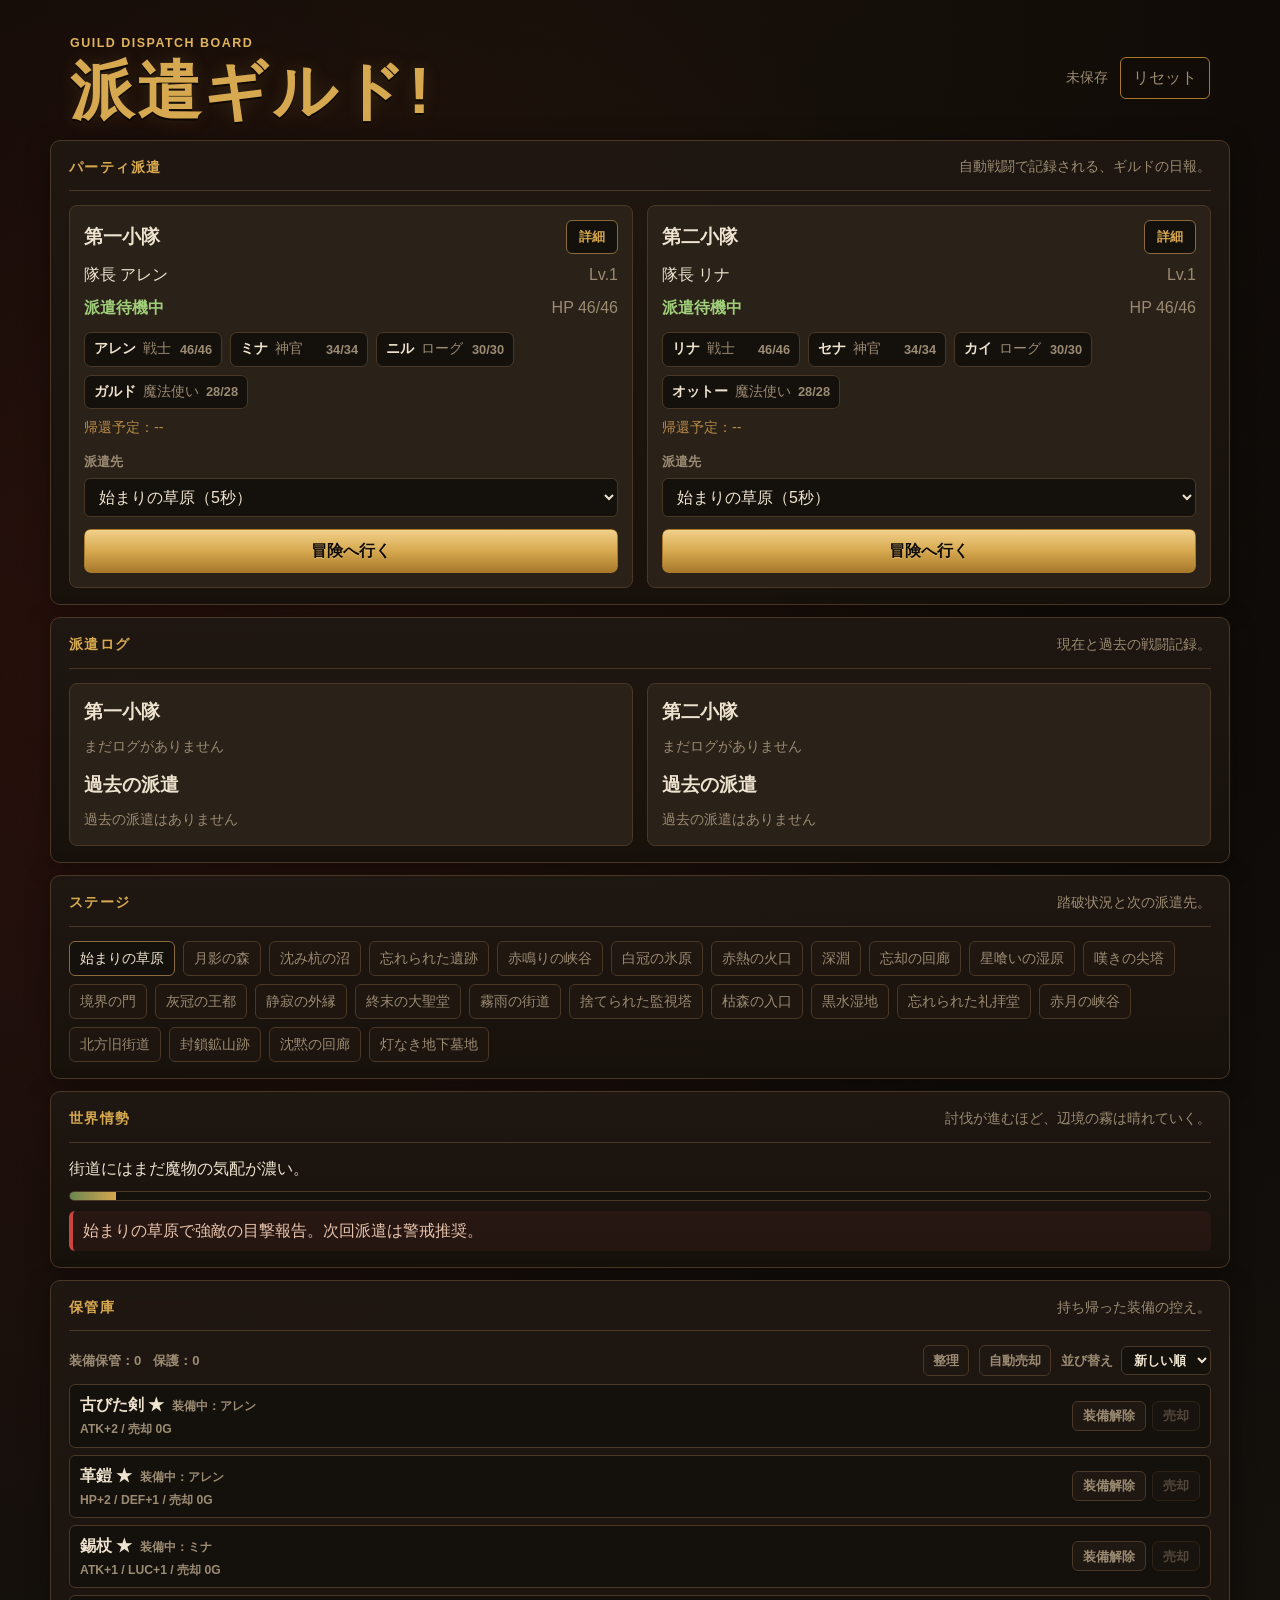
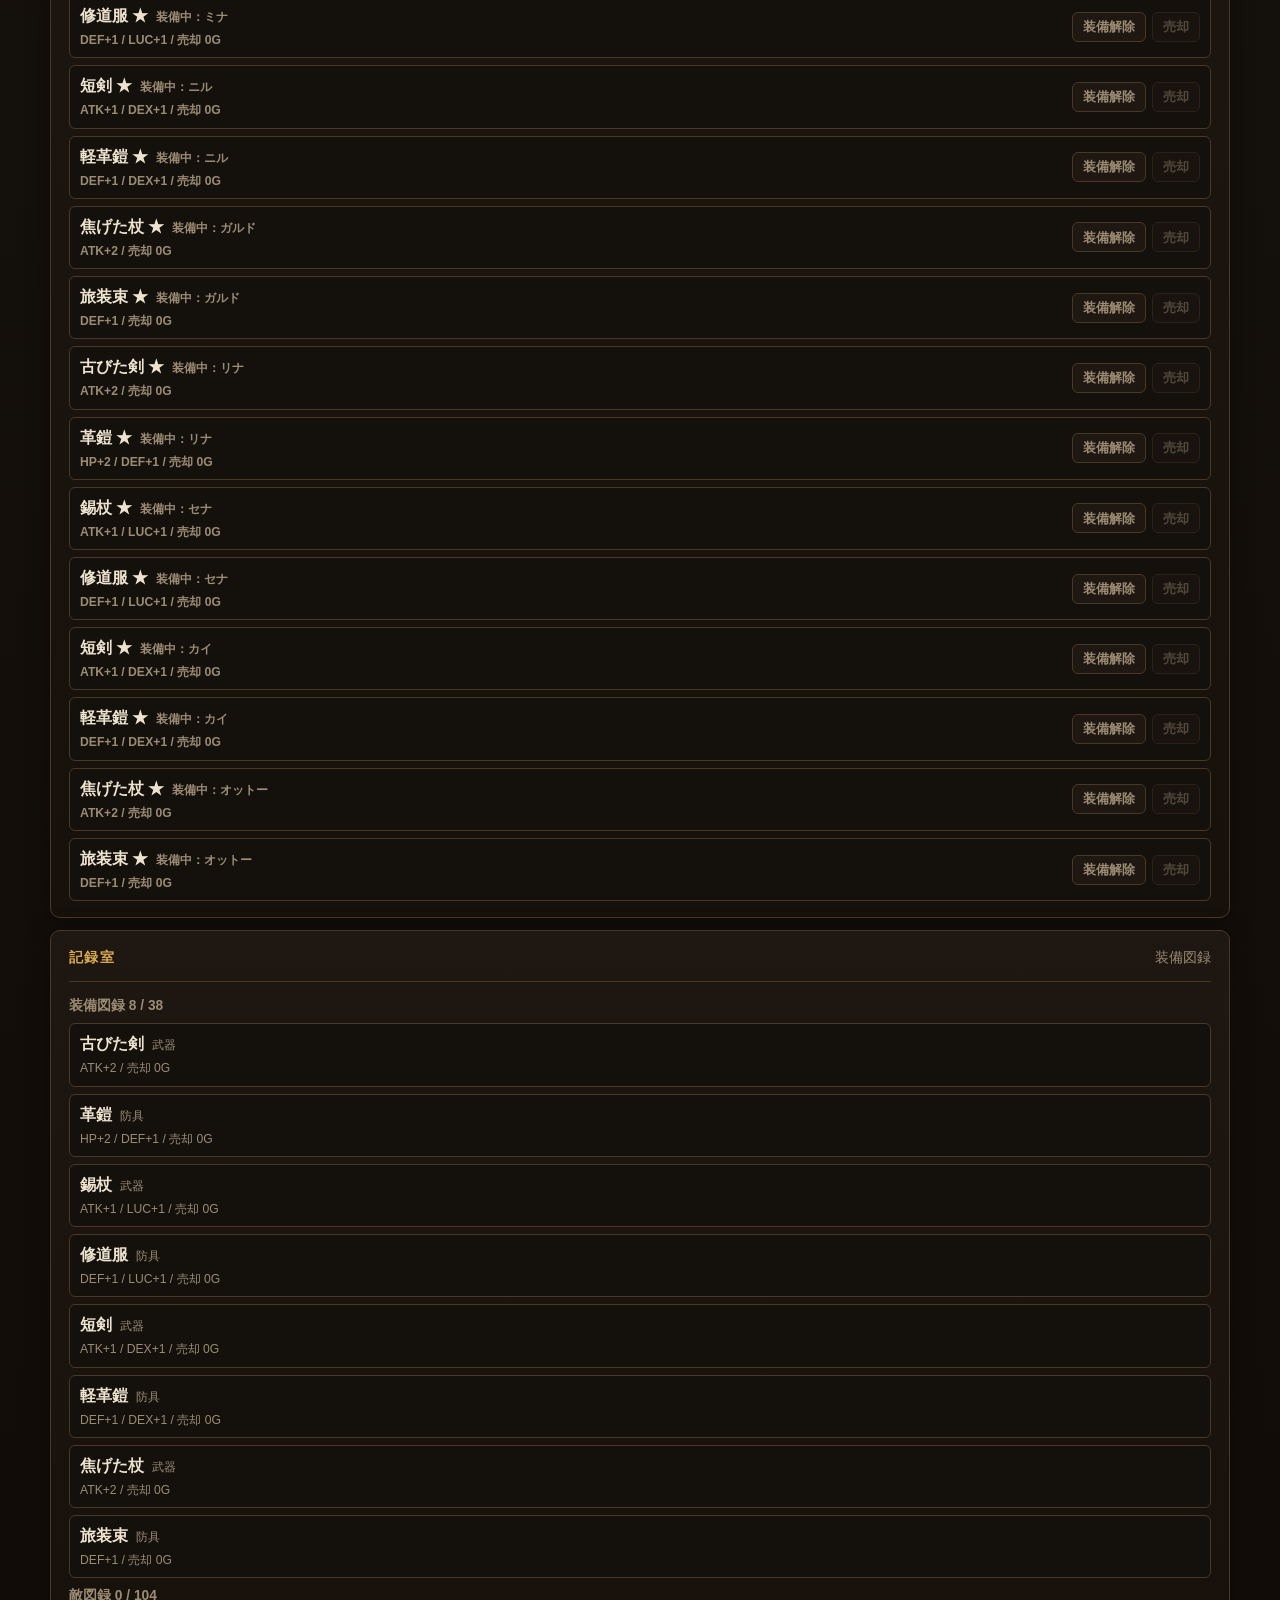
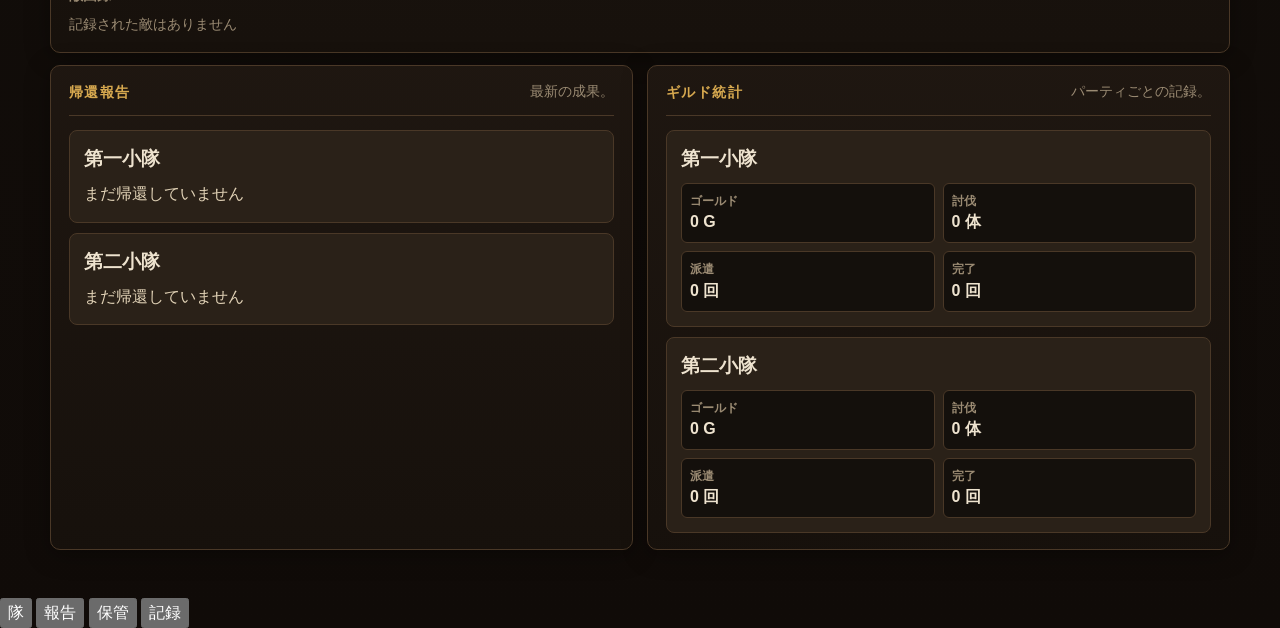
==== index.html @ 070e1aad "Update index.html" ====
<!doctype html>
<html lang="ja">
<head>
  <meta charset="utf-8">
  <meta name="viewport" content="width=device-width, initial-scale=1">
  <title>Dispatch Hero Guild</title>
  <link rel="stylesheet" href="style.css">
</head>
<body>
  <header class="site-header">
    <div>
      <p class="eyebrow">Guild Dispatch Board</p>
      <h1>派遣ギルド!</h1>
    </div>
    <div class="header-actions">
      <span id="save-hint" class="save-hint">未保存</span>
      <button id="reset-btn" type="button" class="ghost">リセット</button>
    </div>
  </header>

  <main class="layout">
    <section id="party-section" class="panel">
      <div class="section-title">
        <h2>パーティ派遣</h2>
        <p>自動戦闘で記録される、ギルドの日報。</p>
      </div>
      <div id="parties-root" class="party-grid"></div>
    </section>

    <section class="panel">
      <div class="section-title">
        <h2>派遣ログ</h2>
        <p>現在と過去の戦闘記録。</p>
      </div>
      <div id="logs-root" class="logs-grid"></div>
    </section>

    <section class="panel">
      <div class="section-title">
        <h2>ステージ</h2>
        <p>踏破状況と次の派遣先。</p>
      </div>
      <div id="stages-root" class="stage-list"></div>
    </section>

    <section class="panel world-panel">
      <div class="section-title">
        <h2>世界情勢</h2>
        <p>討伐が進むほど、辺境の霧は晴れていく。</p>
      </div>
      <div id="world-root" class="world-root"></div>
    </section>

    <section id="storage-section" class="panel">
      <div class="section-title">
        <h2>保管庫</h2>
        <p>持ち帰った装備の控え。</p>
      </div>
      <div id="storage-root" class="storage-root"></div>
    </section>

    <section id="records-section" class="panel">
      <div class="section-title">
        <h2>記録室</h2>
        <p>装備図録</p>
      </div>
      <div id="records-root" class="records-root"></div>
    </section>

    <section class="split">
      <div id="reports-section" class="panel">
        <div class="section-title">
          <h2>帰還報告</h2>
          <p>最新の成果。</p>
        </div>
        <div id="reports-root" class="stack"></div>
      </div>

      <div class="panel">
        <div class="section-title">
          <h2>ギルド統計</h2>
          <p>パーティごとの記録。</p>
        </div>
        <div id="stats-root" class="stack"></div>
      </div>
    </section>

  </main>

  <nav class="quick-nav" aria-label="quick navigation">
    <button type="button" data-scroll-target="party-section">&#38538;</button>
    <button type="button" data-scroll-target="reports-section">&#22577;&#21578;</button>
    <button type="button" data-scroll-target="storage-section">&#20445;&#31649;</button>
    <button type="button" data-scroll-target="records-section">&#35352;&#37682;</button>
  </nav>

  <script src="data.js"></script>
  <script src="equip.js"></script>
  <script src="battle.js"></script>
  <script src="game.js"></script>
</body>
</html>
---- style.css ----
﻿:root {
  color-scheme: dark;
  --bg-deep: #0b0705;
  --bg: #14100c;
  --surface: #1f1711;
  --surface-2: #2a2118;
  --surface-3: #35281c;
  --paper: #d9c49b;
  --paper-light: #ead7ad;
  --paper-dark: #a58352;
  --ink: #26190f;
  --ink-on-dark: #eee3cf;
  --muted: #9b8b73;
  --muted-on-dark: #9b8b73;
  --line: #4a3827;
  --line-bright: #8a6a3d;
  --line-soft: rgba(116, 78, 43, 0.48);
  --accent: #d6a84f;
  --accent-dark: #a9792b;
  --accent-glow: rgba(214, 168, 79, 0.16);
  --gold: #e0b45c;
  --green: #9fce7a;
  --red: #c9463e;
  --blue: #b58a4a;
  --wax: #7d2018;
  --shadow: 0 4px 24px rgba(0, 0, 0, 0.35);
}

* {
  box-sizing: border-box;
}

body {
  margin: 0;
  min-height: 100vh;
  color: var(--ink-on-dark);
  background:
    radial-gradient(ellipse 80% 50% at 50% -20%, rgba(214, 168, 79, 0.09), transparent),
    radial-gradient(circle at 8% 18%, rgba(125, 32, 24, 0.22), transparent 28%),
    linear-gradient(180deg, var(--bg-deep) 0%, var(--bg) 42%, #100b08 100%),
    repeating-linear-gradient(90deg, rgba(236, 211, 165, 0.026) 0 1px, transparent 1px 46px);
  font-family: "Segoe UI", "Hiragino Sans", "Yu Gothic UI", sans-serif;
  line-height: 1.5;
}

button,
select {
  font: inherit;
}

.site-header {
  display: flex;
  align-items: center;
  justify-content: space-between;
  gap: 20px;
  max-width: 1180px;
  margin: 0 auto;
  padding: 34px 20px 18px;
}

h1,
h2,
h3,
p {
  margin: 0;
}

h1 {
  font-size: clamp(2rem, 5vw, 4.2rem);
  line-height: 0.95;
  letter-spacing: 0.04em;
  color: var(--accent);
  text-shadow: 0 2px 0 rgba(0, 0, 0, 0.62), 0 0 18px var(--accent-glow);
}

.eyebrow {
  margin-bottom: 8px;
  color: var(--gold);
  font-size: 0.78rem;
  font-weight: 700;
  letter-spacing: 0.12em;
  text-transform: uppercase;
}

.header-actions {
  display: flex;
  align-items: center;
  gap: 12px;
  flex-wrap: wrap;
  justify-content: flex-end;
}

.save-hint {
  color: var(--muted-on-dark);
  font-size: 0.9rem;
}

.layout {
  width: min(1180px, calc(100% - 32px));
  margin: 0 auto 48px;
  display: grid;
  gap: 12px;
}

.panel {
  background: linear-gradient(180deg, rgba(31, 23, 17, 0.98), rgba(23, 17, 12, 0.98));
  border: 1px solid var(--line);
  border-radius: 10px;
  box-shadow: var(--shadow);
  padding: 16px 18px;
  color: var(--ink-on-dark);
}

.section-title {
  display: flex;
  align-items: end;
  justify-content: space-between;
  gap: 16px;
  margin-bottom: 14px;
  border-bottom: 1px solid var(--line);
  padding-bottom: 12px;
}

.section-title h2 {
  font-size: 0.9rem;
  letter-spacing: 0.1em;
  text-transform: uppercase;
  color: var(--accent);
}

.section-title p {
  color: var(--muted-on-dark);
  font-size: 0.86rem;
  text-align: right;
}

.party-grid,
.logs-grid,
.split {
  display: grid;
  grid-template-columns: repeat(2, minmax(0, 1fr));
  gap: 14px;
}

.party-card,
.sub-panel,
.log-panel {
  border: 1px solid var(--line);
  border-radius: 8px;
  background: var(--surface-2);
  padding: 14px;
}

.party-card.on-mission-card {
  border-color: rgba(214, 168, 79, 0.62);
  background:
    linear-gradient(180deg, rgba(214, 168, 79, 0.08), rgba(42, 33, 24, 0.96)),
    var(--surface-2);
  animation: dispatchPulse 2.4s ease-in-out infinite;
}

.party-card-head {
  display: flex;
  align-items: center;
  justify-content: space-between;
  gap: 10px;
}

.detail-toggle {
  flex: 0 0 auto;
  border: 1px solid var(--line-bright);
  border-radius: 6px;
  background: var(--bg);
  color: var(--accent);
  cursor: pointer;
  font-size: 0.84rem;
  font-weight: 700;
  min-height: 34px;
  padding: 5px 12px;
}

.detail-toggle:hover {
  background: rgba(214, 168, 79, 0.08);
}

@keyframes dispatchPulse {
  0%, 100% {
    box-shadow:
      0 0 0 rgba(214, 168, 79, 0),
      inset 0 0 0 rgba(214, 168, 79, 0);
  }

  50% {
    box-shadow:
      0 0 20px rgba(214, 168, 79, 0.2),
      inset 0 0 16px rgba(214, 168, 79, 0.08);
  }
}

.row {
  display: flex;
  align-items: center;
  justify-content: space-between;
  gap: 12px;
  margin-top: 9px;
}

.muted,
.member-job {
  color: var(--muted-on-dark);
}

.status-mission {
  color: var(--accent);
  font-weight: 600;
}

.status-idle {
  color: var(--green);
  font-weight: 600;
}

.eta {
  color: var(--blue);
  font-size: 0.9rem;
  margin-top: 8px;
  min-height: 22px;
}

.member-list {
  display: flex;
  flex-wrap: wrap;
  gap: 8px;
  margin-top: 12px;
}

.member-chip {
  display: inline-flex;
  align-items: center;
  gap: 7px;
  justify-content: space-between;
  min-width: 138px;
  border: 1px solid var(--line);
  border-radius: 7px;
  padding: 6px 9px;
  background: var(--bg);
  font-size: 0.85rem;
}

.member-name {
  color: var(--ink-on-dark);
  font-weight: 700;
}

.member-hp {
  margin-left: auto;
  color: var(--muted-on-dark);
  font-size: 0.8rem;
  font-weight: 700;
  white-space: nowrap;
}

.member-chip.hp-warn {
  border-color: rgba(210, 154, 62, 0.58);
}

.member-chip.hp-warn .member-hp,
.member-chip.hp-warn .member-name {
  color: #d9b766;
}

.member-chip.hp-caution {
  border-color: rgba(188, 105, 46, 0.62);
}

.member-chip.hp-caution .member-hp,
.member-chip.hp-caution .member-name {
  color: #d6904a;
}

.member-chip.hp-danger {
  border-color: rgba(201, 70, 62, 0.68);
}

.member-chip.hp-danger .member-hp,
.member-chip.hp-danger .member-name {
  color: var(--red);
}

.member-chip.hp-down {
  border-color: rgba(94, 31, 28, 0.72);
  background: rgba(69, 28, 24, 0.46);
}

.member-chip.hp-down .member-hp,
.member-chip.hp-down .member-name {
  color: #9f5a52;
}

.member-details {
  display: grid;
  gap: 8px;
  margin-top: 10px;
}

.member-details[hidden] {
  display: none;
}

.member-detail-card {
  border: 1px solid var(--line);
  border-radius: 7px;
  background: rgba(20, 16, 12, 0.72);
  padding: 10px;
}

.member-detail-card.down {
  border-color: rgba(201, 70, 62, 0.45);
}

.member-detail-head {
  display: flex;
  flex-direction: column;
  align-items: flex-start;
  gap: 2px;
  margin-bottom: 8px;
}

.member-detail-head span {
  color: var(--muted-on-dark);
  font-size: 0.84rem;
}

.member-detail-head .member-formation {
  color: var(--accent);
  font-weight: 700;
}

.member-stat-grid {
  display: flex;
  flex-direction: column;
  gap: 6px;
}

.member-stat-row {
  display: flex;
  align-items: baseline;
  justify-content: space-between;
  gap: 12px;
  min-height: 22px;
}

.member-stat-row span {
  flex: 0 0 44px;
  color: var(--muted-on-dark);
  font-size: 0.78rem;
  font-weight: 700;
}

.member-stat-row span::after {
  content: " :";
}

.member-stat-row strong {
  min-width: 0;
  color: var(--ink-on-dark);
  font-size: 0.88rem;
  text-align: right;
}

.member-skills {
  display: grid;
  gap: 5px;
  margin-top: 10px;
  color: var(--muted-on-dark);
  font-size: 0.8rem;
}

.member-skills-title {
  color: var(--ink-on-dark);
  font-weight: 700;
}

.member-skills ul {
  display: grid;
  gap: 3px;
  margin: 0;
  padding: 0;
  list-style: none;
}

.member-skills strong {
  color: var(--ink-on-dark);
}

.skill-toggle {
  appearance: none;
  width: 0.95rem;
  height: 0.95rem;
  margin: 0 6px 0 0;
  border: 1px solid var(--line-bright);
  border-radius: 3px;
  background: var(--bg);
  vertical-align: -2px;
  cursor: pointer;
}

.skill-toggle:hover {
  border-color: var(--accent-dark);
  background: var(--surface);
}

.skill-toggle:checked {
  border-color: var(--accent);
  background: linear-gradient(180deg, var(--gold), var(--accent-dark));
  box-shadow: inset 0 0 0 2px var(--bg);
}

.skill-toggle:focus-visible {
  outline: 2px solid var(--accent);
  outline-offset: 2px;
}

.member-equipment {
  display: grid;
  gap: 6px;
  margin-top: 10px;
}

.member-equipment-slot {
  display: grid;
  gap: 5px;
}

.equip-slot-btn {
  display: flex;
  align-items: center;
  justify-content: space-between;
  gap: 10px;
  width: 100%;
  min-height: 34px;
  border: 1px solid var(--line);
  border-radius: 6px;
  background: var(--bg);
  color: var(--ink-on-dark);
  cursor: pointer;
  padding: 6px 8px;
  text-align: left;
}

.equip-slot-btn:hover {
  border-color: var(--line-bright);
  background: rgba(214, 168, 79, 0.06);
}

.equip-slot-btn span {
  flex: 0 0 44px;
  color: var(--muted-on-dark);
  font-size: 0.78rem;
  font-weight: 700;
}

.equip-slot-btn strong {
  min-width: 0;
  font-size: 0.84rem;
  text-align: right;
}

.equipment-candidates {
  display: flex;
  flex-wrap: wrap;
  gap: 6px;
  padding: 6px;
  border: 1px solid var(--line);
  border-radius: 6px;
  background: rgba(11, 7, 5, 0.48);
}

.equipment-candidates[hidden] {
  display: none;
}

.equip-choice-btn {
  display: grid;
  gap: 3px;
  min-height: 30px;
  border: 1px solid var(--line);
  border-radius: 6px;
  background: var(--surface);
  cursor: pointer;
  padding: 4px 9px;
  font-size: 0.82rem;
  font-weight: 700;
  text-align: left;
}

.equip-choice-btn:hover {
  border-color: var(--line-bright);
  background: rgba(214, 168, 79, 0.08);
}

.equip-choice-head {
  display: flex;
  align-items: baseline;
  gap: 8px;
  justify-content: space-between;
}

.equip-choice-head span {
  color: var(--muted-on-dark);
  font-size: 0.72rem;
  font-weight: 700;
}

.equip-choice-meta,
.storage-effect {
  color: var(--muted-on-dark);
  font-size: 0.76rem;
  font-weight: 600;
}

.equipment-empty {
  color: var(--muted-on-dark);
  font-size: 0.8rem;
}

.field-label {
  display: block;
  margin: 13px 0 6px;
  color: var(--muted-on-dark);
  font-size: 0.84rem;
  font-weight: 700;
}

.area-select {
  width: 100%;
  border: 1px solid var(--line);
  border-radius: 6px;
  background: var(--bg);
  color: var(--ink-on-dark);
  padding: 9px 10px;
}

.dispatch-wrap {
  margin-top: 12px;
  overflow: hidden;
  border-radius: 7px;
}

.primary,
.ghost {
  border: 1px solid var(--accent-dark);
  border-radius: 6px;
  cursor: pointer;
}

.primary {
  position: relative;
  width: 100%;
  min-height: 44px;
  overflow: hidden;
  background: linear-gradient(180deg, #f1d18a 0%, var(--accent) 50%, var(--accent-dark) 100%);
  color: #120c07;
  font-weight: 700;
  box-shadow: 0 2px 12px var(--accent-glow);
}

.primary:disabled {
  cursor: default;
}

.ghost {
  background: transparent;
  color: var(--muted-on-dark);
  padding: 8px 12px;
}

.ghost:hover {
  border-color: var(--red);
  color: var(--red);
  background: rgba(201, 70, 62, 0.08);
}

.btn-progress {
  position: absolute;
  inset: 0 auto 0 0;
  width: 0;
  background: linear-gradient(90deg, rgba(214, 168, 79, 0.24), rgba(214, 168, 79, 0.5));
  transition: width 0.15s linear;
}

.btn-progress.progress-explore {
  background: linear-gradient(90deg, rgba(91, 122, 72, 0.38), rgba(139, 162, 93, 0.7));
}

.btn-progress.progress-danger {
  background: linear-gradient(90deg, rgba(166, 119, 44, 0.42), rgba(210, 154, 62, 0.74));
}

.btn-progress.progress-boss {
  background: linear-gradient(90deg, rgba(118, 35, 31, 0.5), rgba(183, 64, 48, 0.76));
}

.btn-progress.progress-return {
  background: linear-gradient(90deg, rgba(102, 81, 112, 0.48), rgba(191, 154, 82, 0.72));
}

.btn-label {
  position: relative;
  z-index: 1;
  text-shadow: 0 1px 0 rgba(255, 239, 198, 0.32);
}

.stage-list {
  display: flex;
  gap: 8px;
  flex-wrap: wrap;
}

.stage-chip {
  border: 1px solid var(--line);
  border-radius: 6px;
  padding: 6px 10px;
  background: var(--bg);
  font-size: 0.88rem;
  color: var(--muted-on-dark);
}

.stage-chip.cleared {
  border-color: rgba(159, 206, 122, 0.4);
  color: var(--green);
}

.stage-chip.unlocked {
  border-color: var(--line-bright);
  color: var(--ink-on-dark);
}

.stage-chip.locked {
  color: var(--muted);
  background: rgba(54, 37, 23, 0.18);
}

.world-root {
  display: grid;
  gap: 10px;
}

.storage-root {
  display: grid;
  gap: 8px;
}

.records-root {
  display: grid;
  gap: 8px;
}

.records-section {
  display: grid;
  gap: 7px;
}

.records-count {
  color: var(--muted-on-dark);
  font-size: 0.86rem;
  font-weight: 700;
  margin: 0;
}

.records-list {
  list-style: none;
  margin: 0;
  padding: 0;
  display: grid;
  gap: 7px;
}

.records-list li {
  border: 1px solid var(--line);
  border-radius: 6px;
  background: var(--bg);
  padding: 8px 10px;
}

.records-info {
  display: grid;
  gap: 3px;
}

.records-head {
  display: flex;
  align-items: baseline;
  gap: 8px;
  flex-wrap: wrap;
}

.records-item {
  font-weight: 700;
}

.records-meta,
.records-effect,
.records-flavor {
  color: var(--muted-on-dark);
  font-size: 0.76rem;
}

.records-flavor {
  margin: 0;
}

.storage-list {
  list-style: none;
  margin: 0;
  padding: 0;
  display: grid;
  gap: 7px;
}

.storage-list li {
  border: 1px solid var(--line);
  border-radius: 6px;
  background: var(--bg);
  overflow: hidden;
}

.storage-toolbar {
  display: flex;
  align-items: center;
  gap: 10px;
  justify-content: space-between;
  flex-wrap: wrap;
}

.storage-controls {
  display: flex;
  align-items: center;
  gap: 10px;
  justify-content: flex-end;
  flex: 1 1 220px;
  flex-wrap: wrap;
}

.storage-popover {
  display: flex;
  align-items: center;
  gap: 10px;
  justify-content: flex-end;
  flex-wrap: wrap;
  width: 100%;
}

.storage-popover[hidden] {
  display: none;
}

.storage-counts {
  display: flex;
  gap: 12px;
  justify-content: flex-start;
  color: var(--muted-on-dark);
  font-size: 0.82rem;
  font-weight: 700;
}

.storage-filters {
  display: flex;
  align-items: center;
  gap: 6px;
  flex-wrap: wrap;
}

.storage-auto-sell {
  display: flex;
  align-items: center;
  gap: 8px;
  flex-wrap: wrap;
}

.storage-organize-btn,
.storage-filter-btn {
  border: 1px solid var(--line);
  border-radius: 6px;
  background: var(--surface);
  color: var(--muted-on-dark);
  cursor: pointer;
  padding: 5px 9px;
  font-size: 0.8rem;
  font-weight: 700;
}

.storage-organize-btn:hover,
.storage-filter-btn.active,
.storage-filter-btn:hover {
  border-color: var(--line-bright);
  color: var(--accent);
  background: rgba(214, 168, 79, 0.06);
}

.storage-controls label {
  display: inline-flex;
  align-items: center;
  gap: 8px;
  color: var(--muted-on-dark);
  font-size: 0.82rem;
  font-weight: 700;
}

.storage-auto-sell input {
  accent-color: var(--accent);
}

.storage-sort-select {
  border: 1px solid var(--line);
  border-radius: 6px;
  background: var(--bg);
  color: var(--ink-on-dark);
  padding: 5px 8px;
}

.storage-list li {
  display: flex;
  align-items: center;
  justify-content: space-between;
  gap: 12px;
  padding: 8px 10px;
}

.storage-info {
  display: grid;
  gap: 3px;
}

.storage-head {
  display: flex;
  align-items: baseline;
  gap: 8px;
  flex-wrap: wrap;
}

.storage-item {
  font-weight: 700;
}

.storage-meta {
  color: var(--muted-on-dark);
  font-size: 0.76rem;
}

.storage-lock-label {
  color: var(--accent);
  font-size: 0.76rem;
  font-weight: 700;
}

.storage-equipped-label {
  color: var(--muted-on-dark);
  font-size: 0.76rem;
  font-weight: 700;
}

.storage-actions {
  display: flex;
  align-items: center;
  gap: 6px;
  flex: 0 0 auto;
  flex-wrap: wrap;
  justify-content: flex-end;
}

.storage-sell-btn,
.storage-lock-btn,
.storage-unequip-btn {
  flex: 0 0 auto;
  min-height: 30px;
  border: 1px solid var(--line);
  border-radius: 6px;
  background: var(--surface);
  color: var(--muted-on-dark);
  cursor: pointer;
  padding: 4px 10px;
  font-size: 0.82rem;
  font-weight: 700;
}

.storage-sell-btn:hover,
.storage-lock-btn:hover,
.storage-unequip-btn:hover {
  border-color: var(--line-bright);
  color: var(--accent);
  background: rgba(214, 168, 79, 0.06);
}

.storage-sell-btn:disabled {
  cursor: default;
  opacity: 0.45;
}

.rarity-common {
  color: var(--ink-on-dark);
}

.rarity-uncommon {
  color: var(--green);
}

.rarity-rare {
  color: #6ec8e5;
}

.rarity-epic {
  color: #b88ce8;
}

.rarity-legendary {
  color: #e7a64c;
}

.rarity-artifact {
  color: var(--red);
}

.world-meter {
  height: 10px;
  overflow: hidden;
  border: 1px solid var(--line);
  border-radius: 999px;
  background: var(--bg);
}

.world-meter span {
  display: block;
  height: 100%;
  background: linear-gradient(90deg, rgba(159, 206, 122, 0.62), var(--accent));
}

.boss-alert {
  border-left: 4px solid var(--red);
  padding: 8px 10px;
  background: rgba(201, 70, 62, 0.08);
  border-radius: 6px;
  color: #e7c4ad;
}

.stack {
  display: grid;
  gap: 10px;
}

.report {
  margin-top: 8px;
  line-height: 1.65;
  color: #e1d2b6;
}

.report strong {
  color: var(--accent);
}

.stats {
  display: grid;
  grid-template-columns: repeat(2, minmax(0, 1fr));
  gap: 8px;
  margin-top: 10px;
}

.stat-cell {
  border: 1px solid var(--line);
  border-radius: 6px;
  background: var(--bg);
  padding: 8px;
  font-weight: 700;
}

.stat-cell .label {
  color: var(--muted-on-dark);
  font-size: 0.76rem;
  font-weight: 600;
}

.log-panel h3 {
  margin-bottom: 10px;
  color: var(--ink-on-dark);
}

.current-dispatch-label {
  color: var(--accent);
  font-size: 0.88rem;
  margin-bottom: 8px;
  font-weight: 600;
}

.adventure-log {
  list-style: none;
  padding: 0.15rem 0.25rem;
  margin: 0;
  display: grid;
  gap: 0;
  border: 1px solid rgba(116, 78, 43, 0.58);
  border-radius: 6px;
  background:
    linear-gradient(rgba(214, 168, 79, 0.025) 50%, transparent 50%),
    rgba(25, 16, 10, 0.42);
  background-size: 100% 2.2rem;
  font-family: "Yu Mincho", "Hiragino Mincho ProN", "Times New Roman", serif;
  letter-spacing: 0.055em;
  line-height: 1.75;
}

.adventure-log li {
  border-bottom: 1px solid rgba(116, 78, 43, 0.38);
}

.adventure-log li:last-child {
  border-bottom: none;
}

.log-entry {
  width: 100%;
  text-align: left;
  border: 0;
  border-radius: 0;
  background: transparent;
  color: #e1d2b6;
  padding: 0.52rem 0.2rem;
  font-family: inherit;
  font-size: 0.78rem;
  letter-spacing: inherit;
  line-height: inherit;
}

.log-entry.battle {
  color: #ead7b5;
  font-weight: 500;
}

.log-entry.flavor {
  color: var(--muted);
  font-style: italic;
}

.log-entry.clickable {
  cursor: pointer;
}

.log-entry.clickable:hover {
  background: rgba(214, 168, 79, 0.08);
}

.time {
  display: block;
  min-width: 0;
  margin-bottom: 0.08rem;
  color: #7b684d;
  font-size: 0.64rem;
  font-variant-numeric: tabular-nums;
}

.enemy-tag {
  display: inline-block;
  margin-left: 6px;
  padding: 0.06rem 0.35rem;
  border-radius: 3px;
  font-weight: 700;
  font-size: 0.6rem;
}

.boss-tag {
  border: 1px solid rgba(97, 42, 83, 0.72);
  background: rgba(82, 26, 58, 0.28);
  color: #c98b9b;
}

.rare-tag {
  border: 1px solid rgba(166, 124, 38, 0.68);
  background: rgba(143, 104, 32, 0.22);
  color: #d3a94e;
}

.battle-detail {
  display: none;
  margin: 0 0 0.5rem 0.3rem;
  padding-left: 0.65rem;
  border-left: 2px solid rgba(116, 78, 43, 0.72);
  color: #b9a789;
  font-size: 0.74rem;
  letter-spacing: 0.045em;
  line-height: 1.75;
}

.battle-detail.open {
  display: block;
}

.delivery-box {
  margin: 0 0 0.5rem 0.3rem;
  color: #b9a789;
  font-size: 0.74rem;
  letter-spacing: 0.045em;
  line-height: 1.75;
}

.battle-detail p + p {
  margin-top: 3px;
}

.battle-detail .hp-text {
  display: inline-block;
  font-weight: 700;
  line-height: 1.45;
}

.battle-detail .hp-name,
.battle-detail .hp-value,
.battle-detail .status-tags {
  display: inline-block;
}

.battle-detail .status-tags {
  color: var(--accent);
  font-size: 0.72rem;
}

.battle-detail .temp-hp {
  color: #6ec8e5;
}

.battle-detail .hp-text.hp-safe {
  color: var(--ink-on-dark);
}

.battle-detail .hp-text.hp-warn {
  color: #d9b766;
}

.battle-detail .hp-text.hp-caution {
  color: #d6904a;
}

.battle-detail .hp-text.hp-danger {
  color: var(--red);
}

.battle-detail .hp-text.hp-down {
  color: #9f5a52;
}

.battle-detail .heal {
  color: var(--green);
}

.battle-detail .spell {
  color: var(--accent);
}

.battle-detail .ally-action {
  margin-left: 1.15rem;
  padding: 1px 6px;
  border-radius: 3px;
  background: rgba(69, 101, 130, 0.27);
}

.battle-detail .enemy-action {
  margin-left: 0;
  padding: 1px 6px;
  border-radius: 3px;
  background: rgba(130, 70, 60, 0.35);
}

.battle-detail .enemy-hp {
  margin-left: 0;
}

.battle-detail .ally-hp {
  margin-left: 1.15rem;
}

.battle-detail .down,
.battle-detail .boss {
  color: var(--red);
  font-weight: 700;
}

.battle-detail .turn-separator {
  margin: 8px 0 5px;
  color: var(--paper-light);
  font-weight: 700;
  text-align: center;
}

.battle-detail .action-break {
  min-height: 0.65rem;
}

.dispatch-group {
  border: 1px solid var(--line);
  border-radius: 8px;
  overflow: hidden;
  background: var(--bg);
}

.dispatch-head {
  width: 100%;
  border: 0;
  background: var(--surface-2);
  color: var(--ink-on-dark);
  text-align: left;
  padding: 9px 10px;
  cursor: pointer;
  font-weight: 700;
}

.dispatch-head .sub {
  color: var(--muted-on-dark);
  font-size: 0.82rem;
  font-weight: 500;
}

.dispatch-body {
  padding: 10px;
}

.dispatch-group.collapsed .dispatch-body {
  display: none;
}

.log-empty {
  color: var(--muted-on-dark);
  font-size: 0.9rem;
}

@media (max-width: 760px) {
  .site-header,
  .section-title {
    align-items: start;
    flex-direction: column;
  }

  .section-title p {
    text-align: left;
  }

  .party-grid,
  .logs-grid,
  .split {
    grid-template-columns: 1fr;
  }

  .member-list {
    gap: 8px;
  }

  .member-chip {
    min-width: min(100%, 156px);
  }

  .member-stat-row strong {
    font-size: 0.8rem;
  }
}
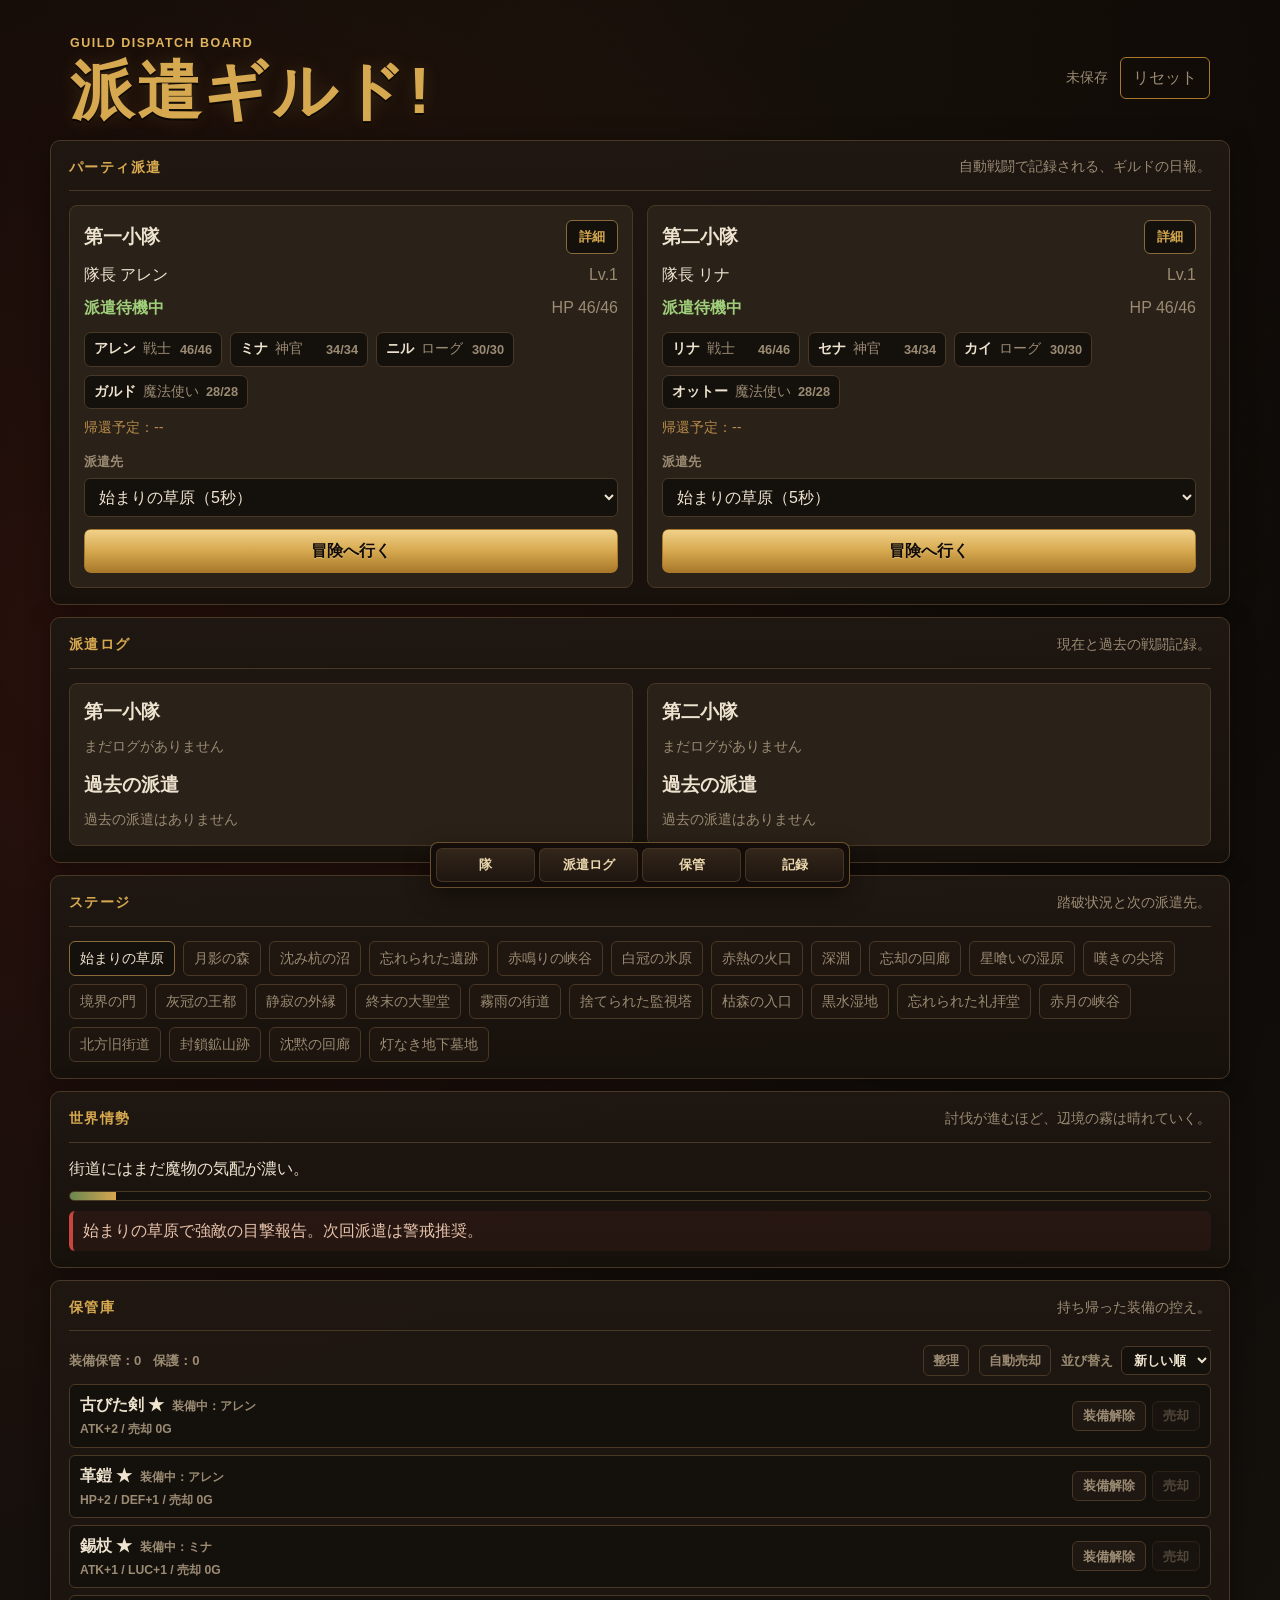
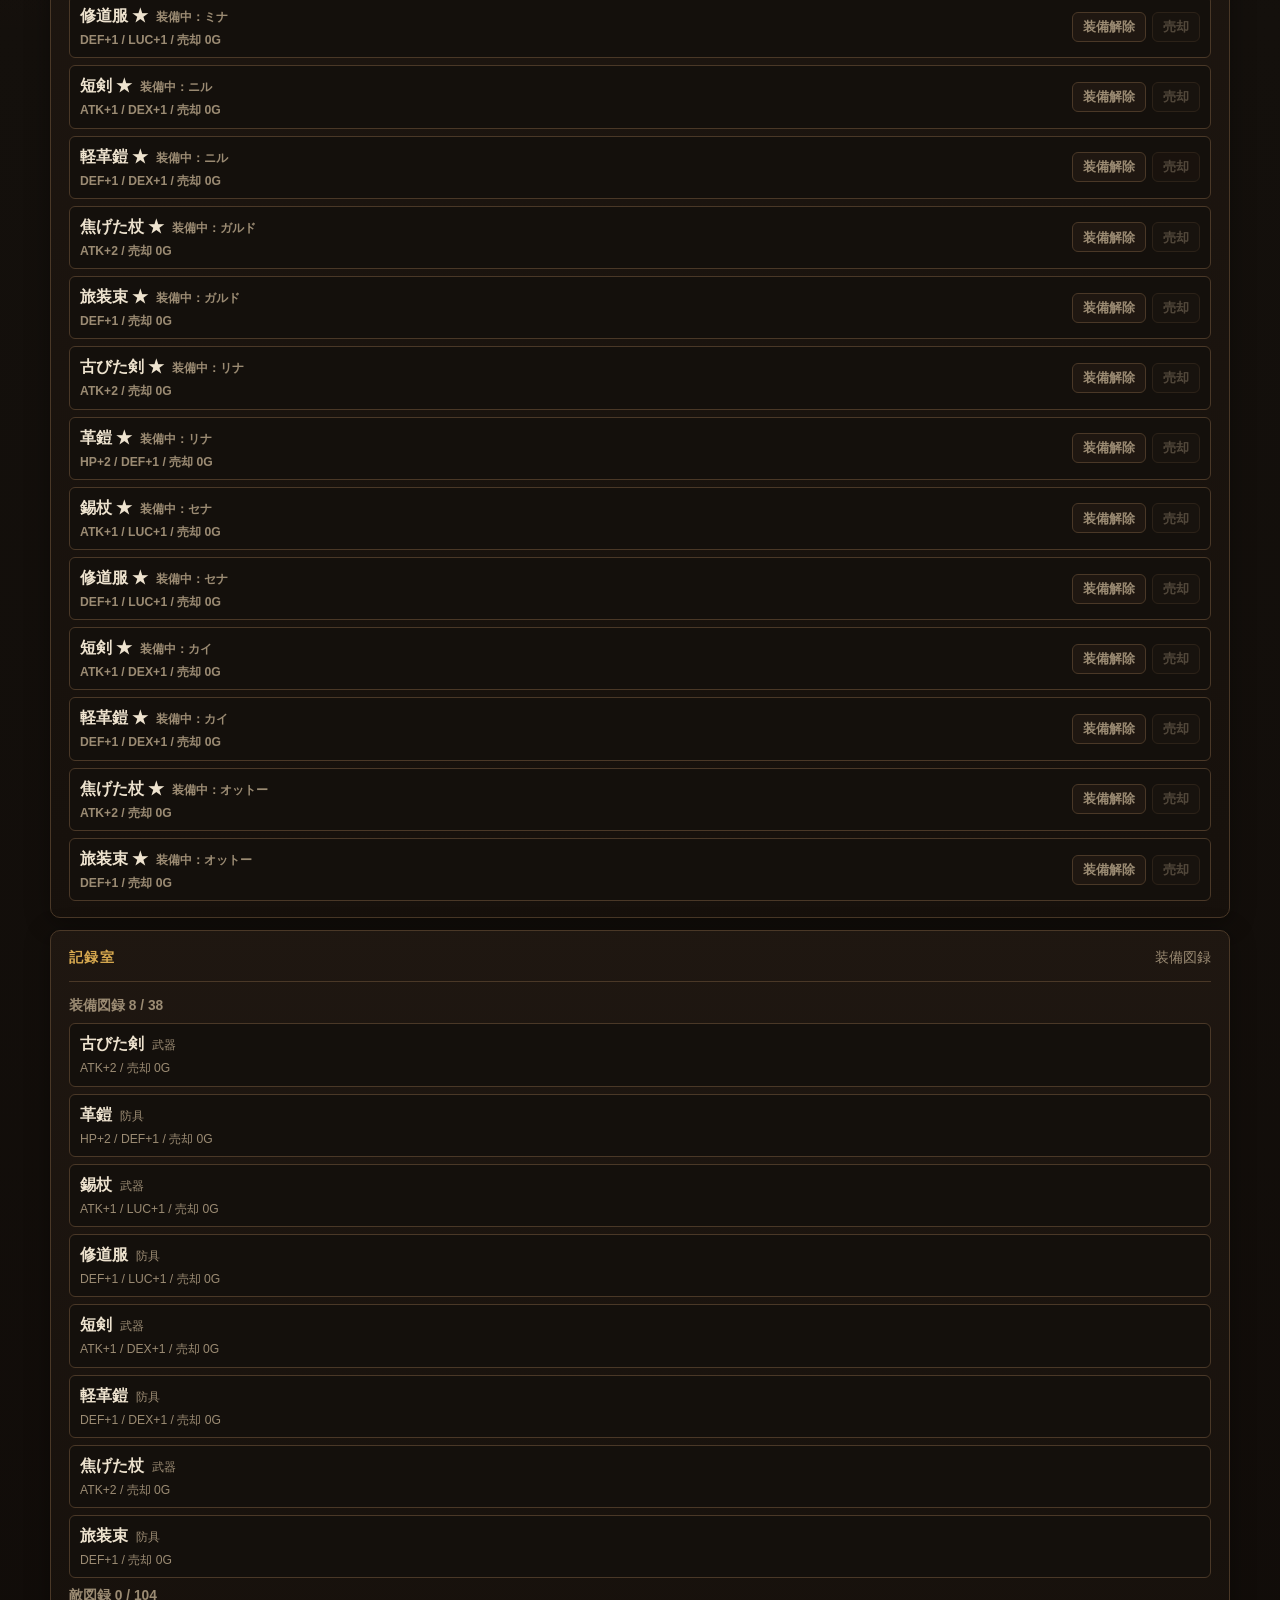
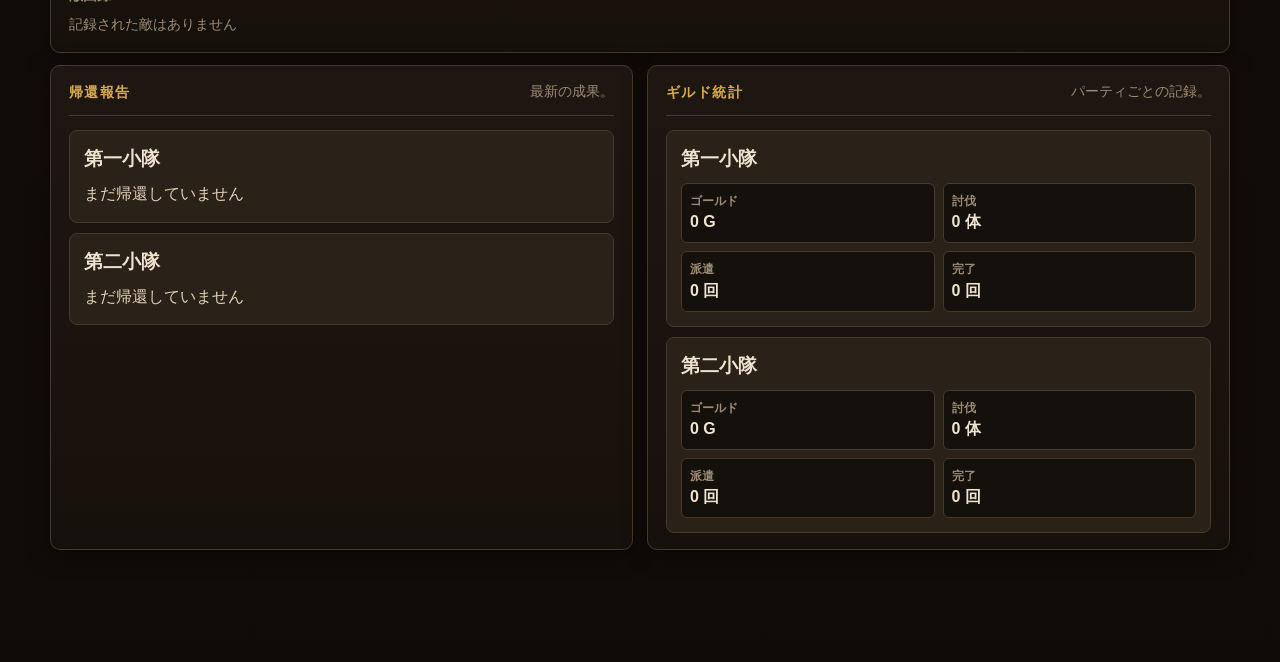
==== commit 838a168f: "Update index.html" ====
--- a/index.html
+++ b/index.html
@@ -27,7 +27,7 @@
       <div id="parties-root" class="party-grid"></div>
     </section>
 
-    <section class="panel">
+    <section id="logs-section" class="panel">
       <div class="section-title">
         <h2>派遣ログ</h2>
         <p>現在と過去の戦闘記録。</p>
@@ -89,7 +89,7 @@
 
   <nav class="quick-nav" aria-label="quick navigation">
     <button type="button" data-scroll-target="party-section">&#38538;</button>
-    <button type="button" data-scroll-target="reports-section">&#22577;&#21578;</button>
+    <button type="button" data-scroll-target="logs-section">&#27966;&#36963;&#12525;&#12464;</button>
     <button type="button" data-scroll-target="storage-section">&#20445;&#31649;</button>
     <button type="button" data-scroll-target="records-section">&#35352;&#37682;</button>
   </nav>
--- a/style.css
+++ b/style.css
@@ -33,6 +33,7 @@
 body {
   margin: 0;
   min-height: 100vh;
+  padding-bottom: 64px;
   color: var(--ink-on-dark);
   background:
     radial-gradient(ellipse 80% 50% at 50% -20%, rgba(214, 168, 79, 0.09), transparent),
@@ -100,6 +101,42 @@
   margin: 0 auto 48px;
   display: grid;
   gap: 12px;
+}
+
+.quick-nav {
+  position: fixed;
+  left: 50%;
+  bottom: 12px;
+  z-index: 20;
+  display: grid;
+  grid-template-columns: repeat(4, minmax(46px, 1fr));
+  gap: 4px;
+  width: min(420px, calc(100% - 24px));
+  padding: 5px;
+  border: 1px solid rgba(138, 106, 61, 0.72);
+  border-radius: 8px;
+  background: rgba(20, 13, 8, 0.92);
+  box-shadow: 0 8px 24px rgba(0, 0, 0, 0.38);
+  transform: translateX(-50%);
+  backdrop-filter: blur(8px);
+}
+
+.quick-nav button {
+  min-height: 34px;
+  border: 1px solid rgba(74, 56, 39, 0.9);
+  border-radius: 6px;
+  background: linear-gradient(180deg, rgba(53, 40, 28, 0.94), rgba(31, 23, 17, 0.94));
+  color: var(--paper-light);
+  cursor: pointer;
+  font-size: 0.84rem;
+  font-weight: 700;
+}
+
+.quick-nav button:hover,
+.quick-nav button:focus-visible {
+  border-color: var(--line-bright);
+  color: var(--accent);
+  outline: none;
 }
 
 .panel {
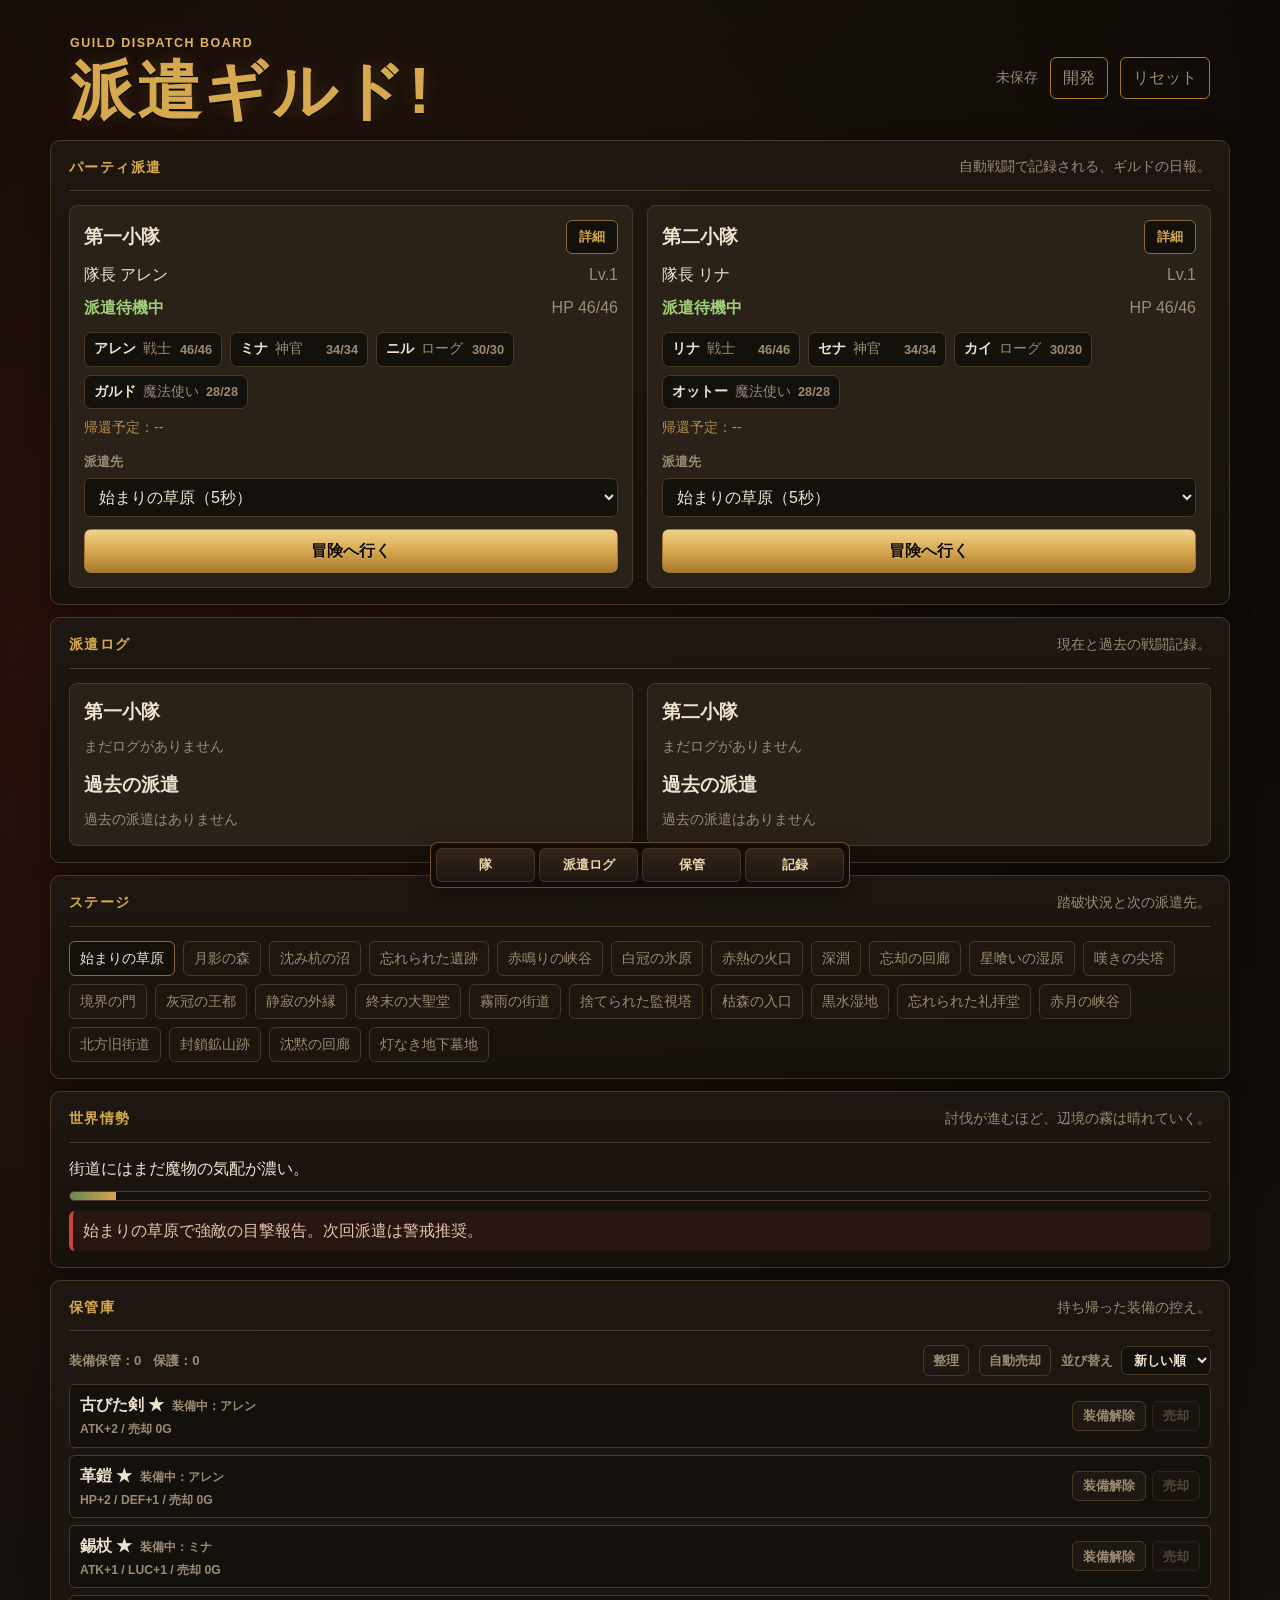
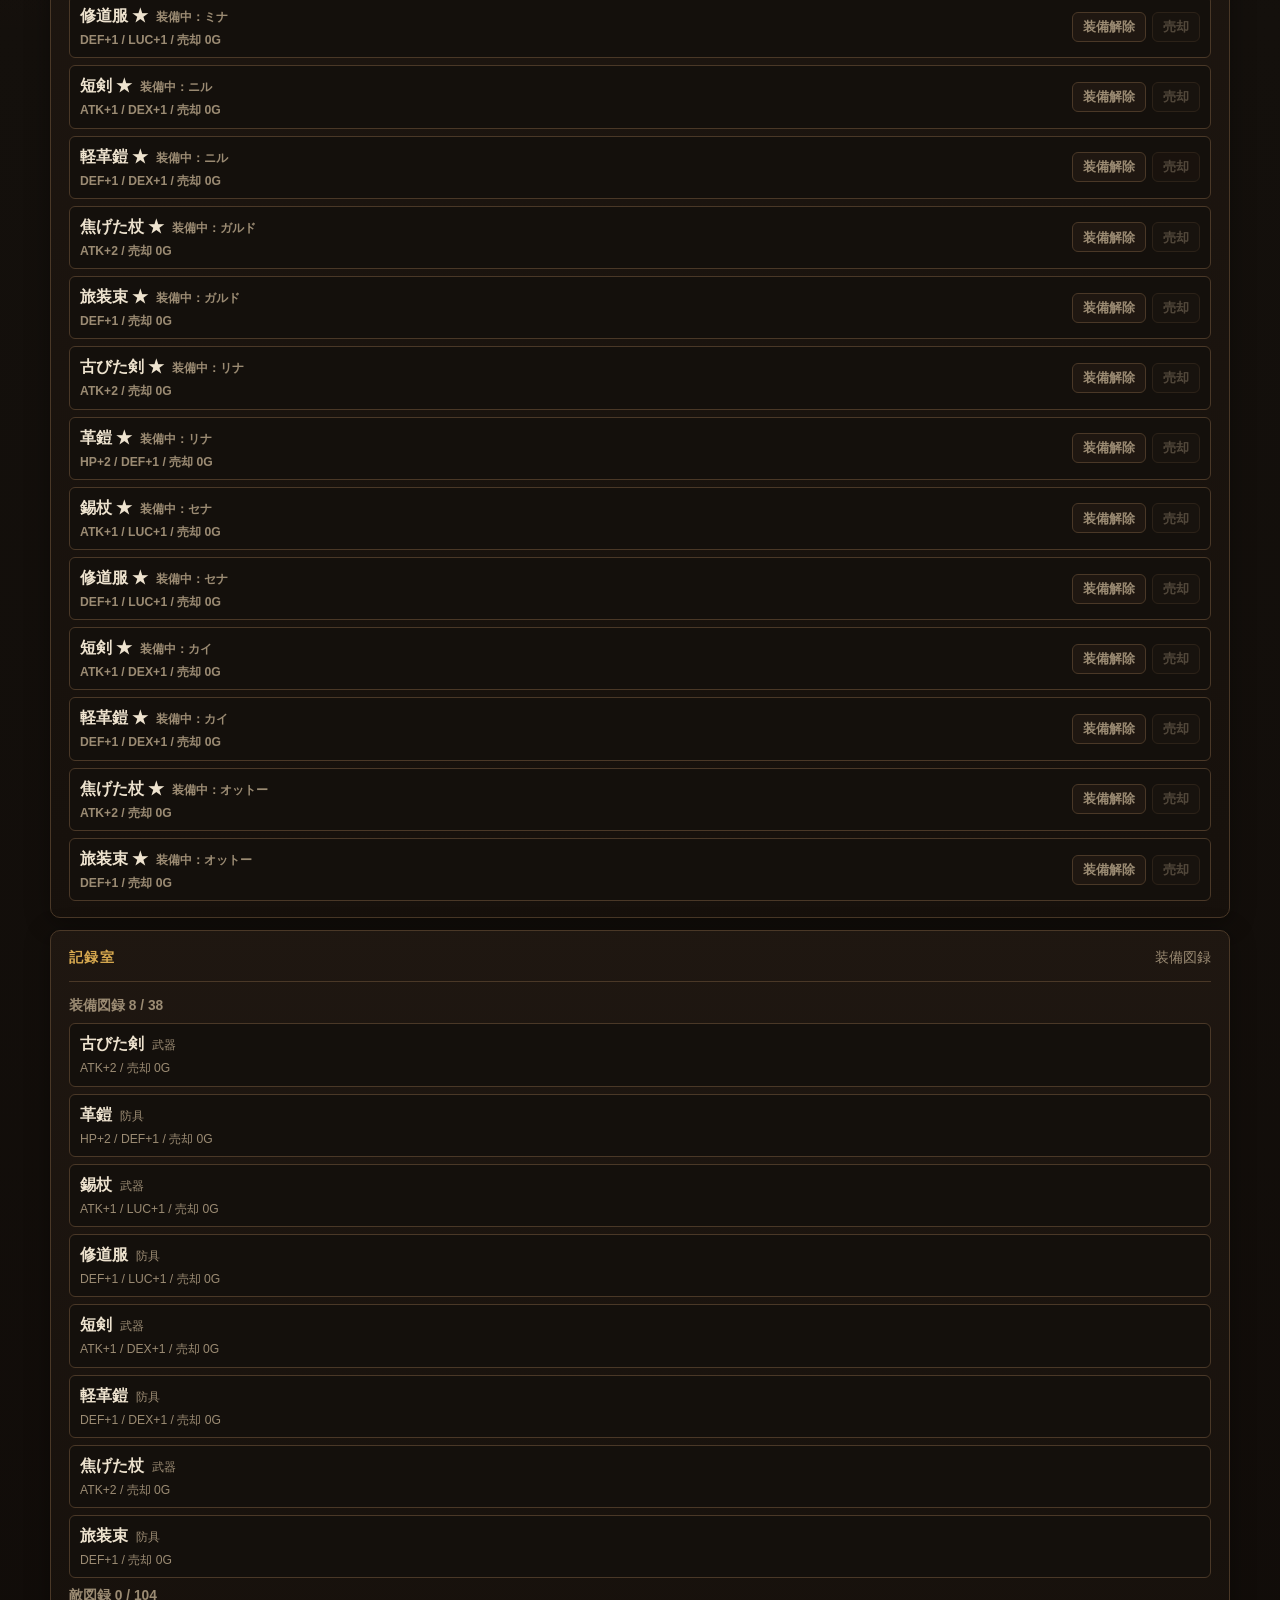
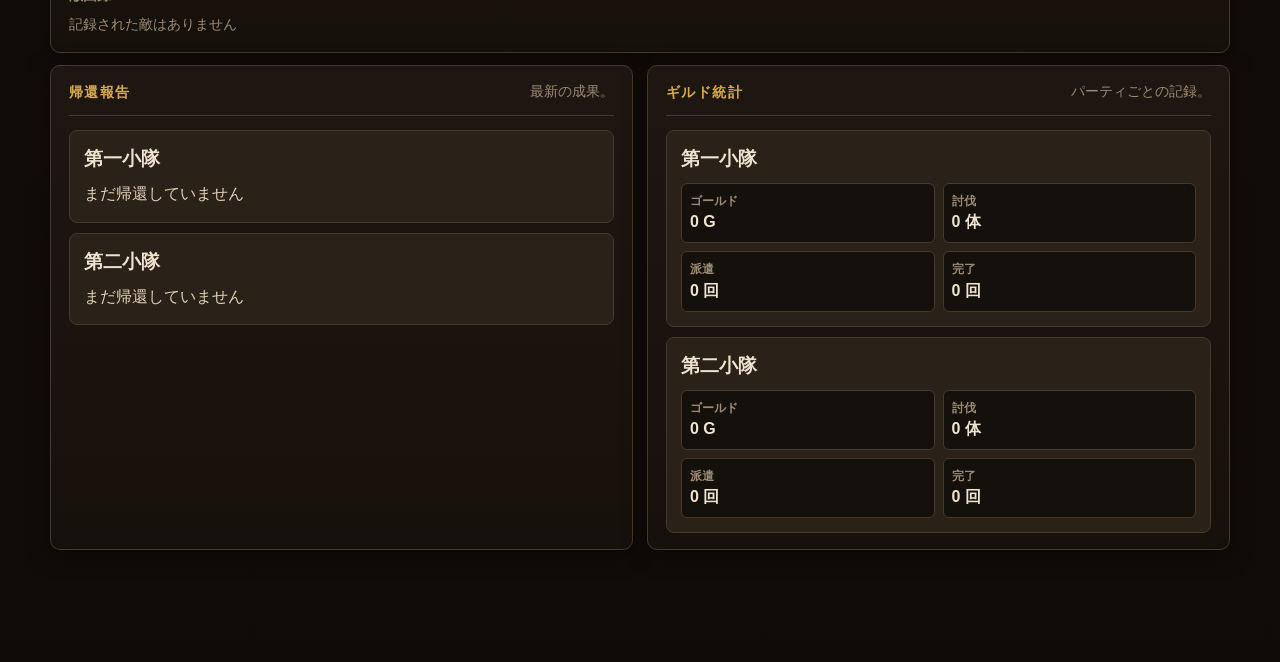
==== commit 04375df0: "Update index.html" ====
--- a/index.html
+++ b/index.html
@@ -14,6 +14,7 @@
     </div>
     <div class="header-actions">
       <span id="save-hint" class="save-hint">未保存</span>
+      <button id="developer-btn" type="button" class="ghost developer-btn" aria-pressed="false">&#38283;&#30330;</button>
       <button id="reset-btn" type="button" class="ghost">リセット</button>
     </div>
   </header>
--- a/style.css
+++ b/style.css
@@ -458,6 +458,20 @@
   outline-offset: 2px;
 }
 
+.skill-debug {
+  display: grid;
+  gap: 1px;
+  margin: 3px 0 0 1.55rem;
+  padding: 5px 7px;
+  border-left: 2px solid var(--line-bright);
+  color: var(--paper-dark);
+  font-size: 0.74rem;
+}
+
+.skill-debug strong {
+  color: var(--accent);
+}
+
 .member-equipment {
   display: grid;
   gap: 6px;
@@ -616,6 +630,12 @@
   border-color: var(--red);
   color: var(--red);
   background: rgba(201, 70, 62, 0.08);
+}
+
+.developer-btn.active {
+  border-color: var(--accent);
+  color: var(--accent);
+  background: rgba(214, 168, 79, 0.08);
 }
 
 .btn-progress {
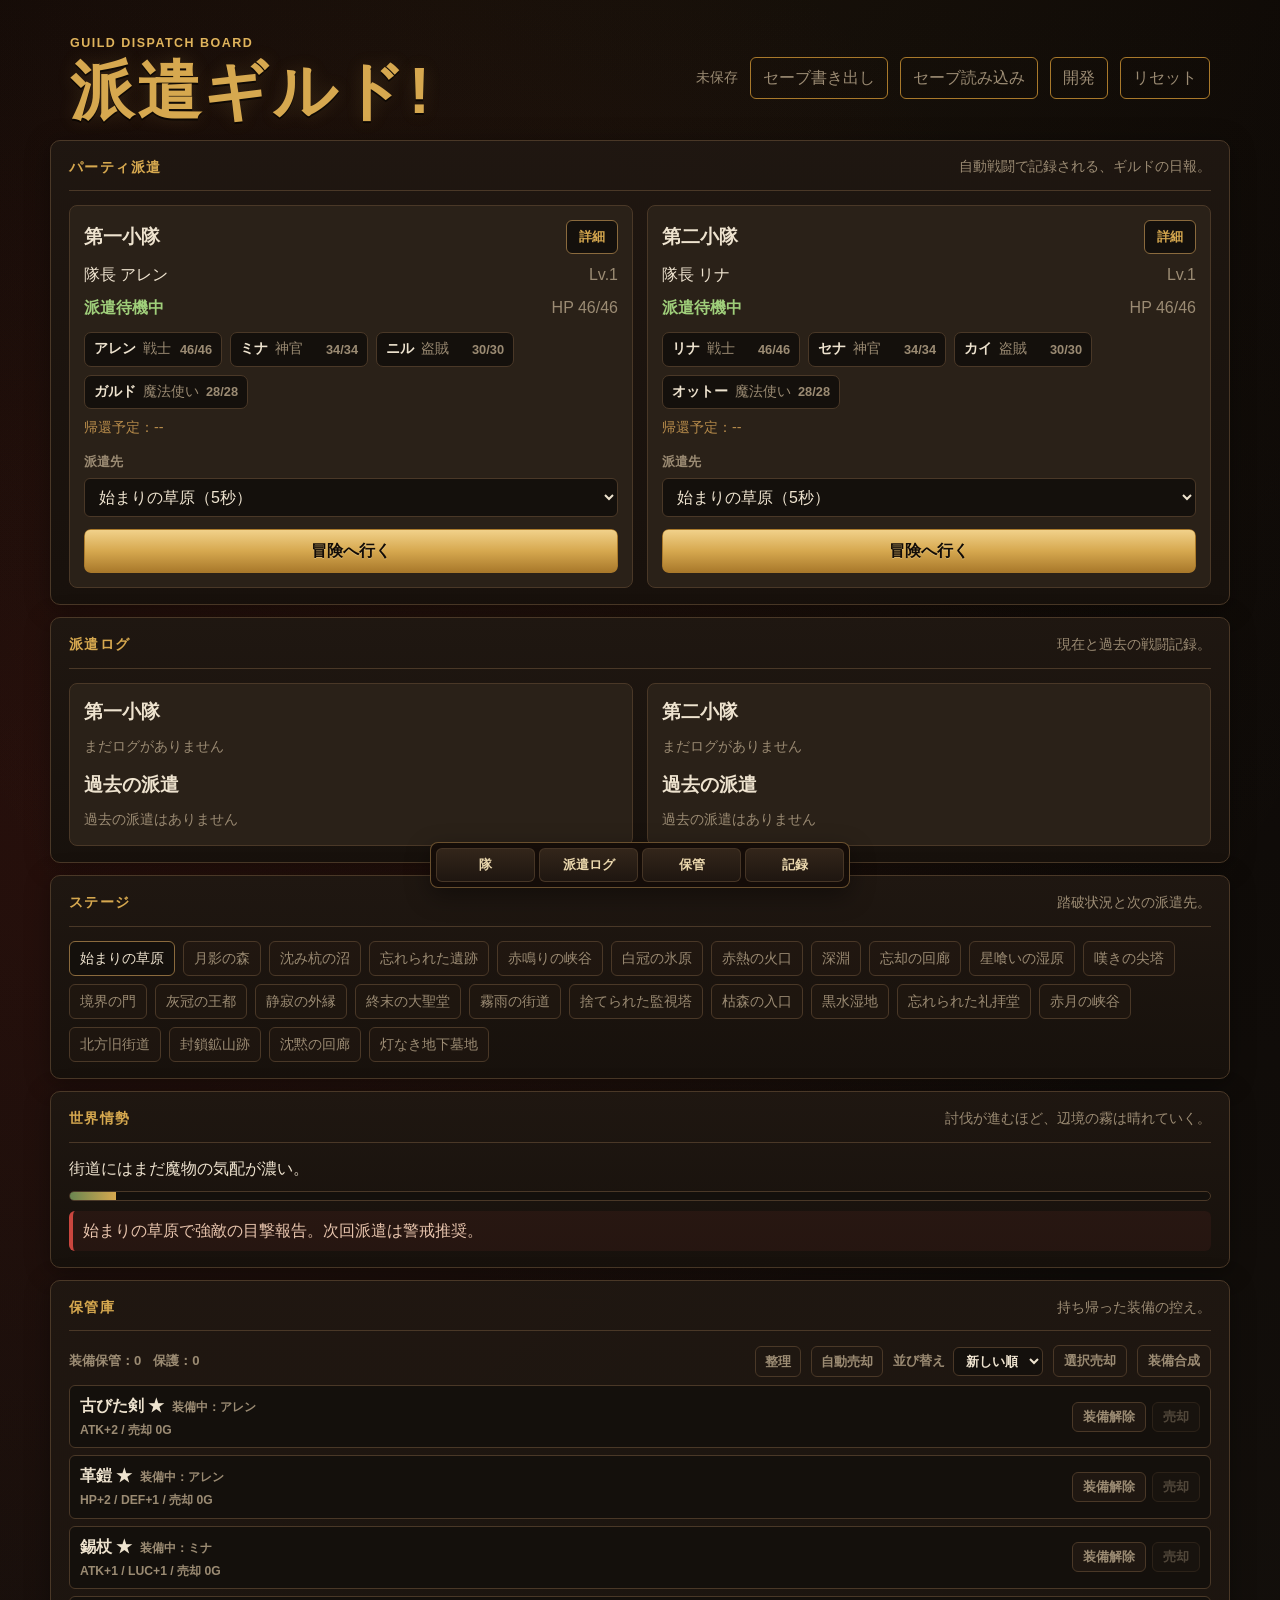
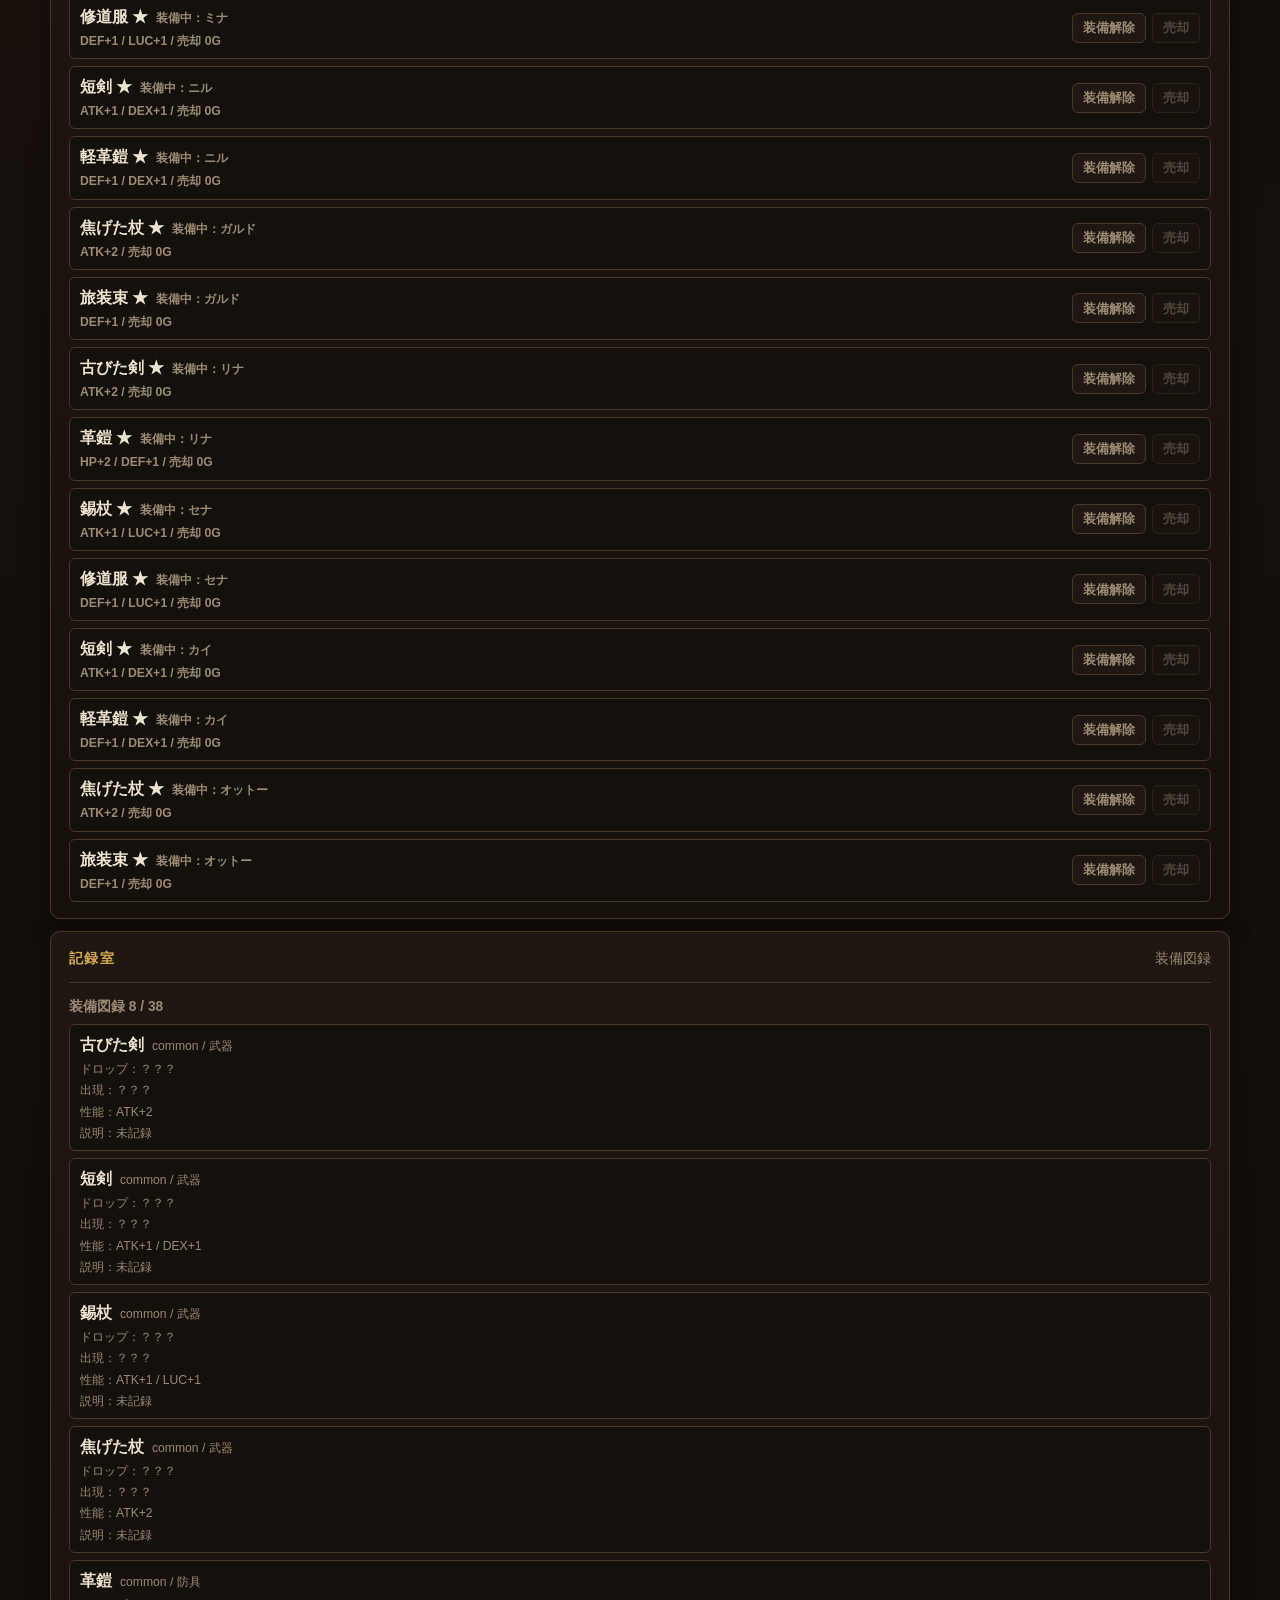
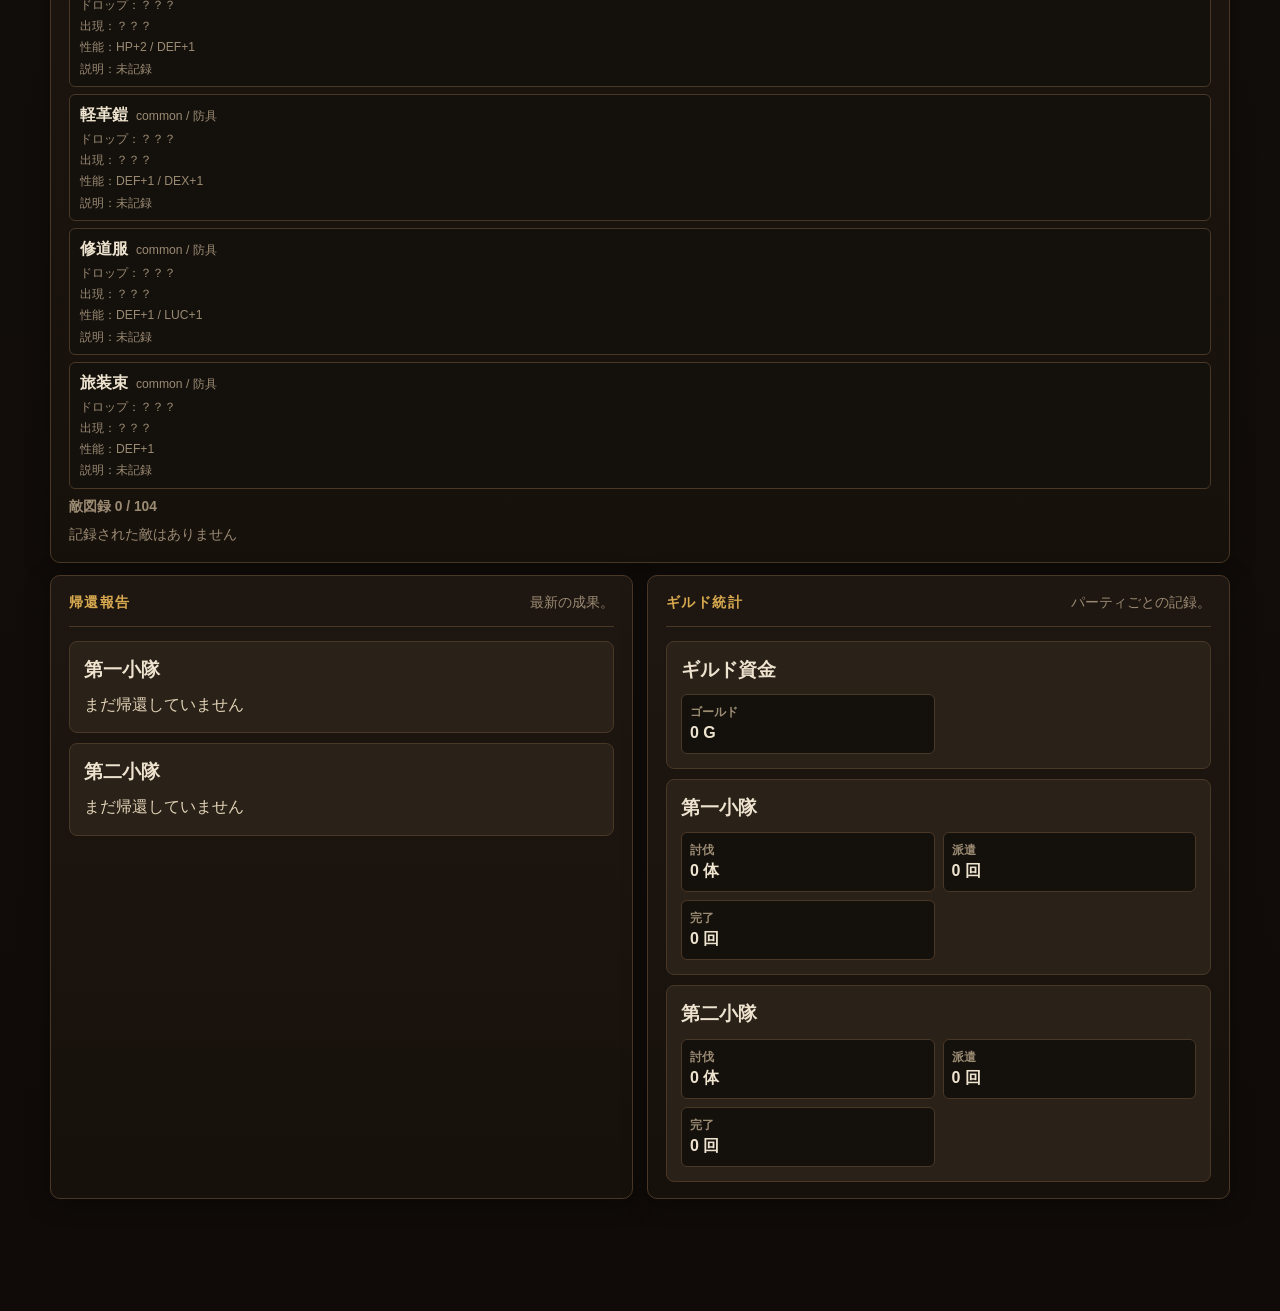
==== commit 87c5da27: "Update index.html" ====
--- a/index.html
+++ b/index.html
@@ -14,6 +14,9 @@
     </div>
     <div class="header-actions">
       <span id="save-hint" class="save-hint">未保存</span>
+      <button id="save-export-btn" type="button" class="ghost">セーブ書き出し</button>
+      <button id="save-import-btn" type="button" class="ghost">セーブ読み込み</button>
+      <input id="save-import-input" class="save-import-input" type="file" accept="application/json,.json">
       <button id="developer-btn" type="button" class="ghost developer-btn" aria-pressed="false">&#38283;&#30330;</button>
       <button id="reset-btn" type="button" class="ghost">リセット</button>
     </div>
--- a/style.css
+++ b/style.css
@@ -96,6 +96,10 @@
   font-size: 0.9rem;
 }
 
+.save-import-input {
+  display: none;
+}
+
 .layout {
   width: min(1180px, calc(100% - 32px));
   margin: 0 auto 48px;
@@ -405,6 +409,12 @@
   text-align: right;
 }
 
+.member-stat-detail {
+  color: var(--muted-on-dark);
+  font-size: 0.74rem;
+  font-weight: 700;
+}
+
 .member-skills {
   display: grid;
   gap: 5px;
@@ -428,6 +438,14 @@
 
 .member-skills strong {
   color: var(--ink-on-dark);
+}
+
+.skill-type {
+  display: inline-block;
+  margin-left: 4px;
+  color: var(--accent);
+  font-size: 0.72rem;
+  font-weight: 700;
 }
 
 .skill-toggle {
@@ -458,6 +476,7 @@
   outline-offset: 2px;
 }
 
+.skill-description,
 .skill-debug {
   display: grid;
   gap: 1px;
@@ -468,6 +487,7 @@
   font-size: 0.74rem;
 }
 
+.skill-description strong,
 .skill-debug strong {
   color: var(--accent);
 }
@@ -543,6 +563,20 @@
   font-size: 0.82rem;
   font-weight: 700;
   text-align: left;
+}
+
+.equip-choice-current {
+  display: grid;
+  gap: 3px;
+  min-height: 30px;
+  border: 1px solid var(--line);
+  border-radius: 6px;
+  background: var(--surface);
+  padding: 4px 9px;
+  font-size: 0.82rem;
+  font-weight: 700;
+  text-align: left;
+  cursor: default;
 }
 
 .equip-choice-btn:hover {
@@ -799,6 +833,56 @@
   flex-wrap: wrap;
 }
 
+.storage-bulk-sell-btn {
+  flex: 0 0 auto;
+  min-height: 32px;
+  border: 1px solid var(--line);
+  border-radius: 6px;
+  background: var(--surface);
+  color: var(--muted-on-dark);
+  cursor: pointer;
+  padding: 5px 10px;
+  font-size: 0.82rem;
+  font-weight: 700;
+}
+
+.storage-bulk-sell-btn:hover {
+  border-color: var(--line-bright);
+  color: var(--accent);
+  background: rgba(214, 168, 79, 0.06);
+}
+
+.storage-bulk-sell-btn:disabled {
+  cursor: default;
+  opacity: 0.45;
+}
+
+.storage-bulk-sell-actions {
+  display: flex;
+  align-items: center;
+  gap: 8px;
+  flex-wrap: wrap;
+}
+
+.storage-bulk-cancel-btn {
+  flex: 0 0 auto;
+  min-height: 32px;
+  border: 1px solid var(--line);
+  border-radius: 6px;
+  background: transparent;
+  color: var(--muted-on-dark);
+  cursor: pointer;
+  padding: 5px 10px;
+  font-size: 0.82rem;
+  font-weight: 700;
+}
+
+.storage-bulk-cancel-btn:hover {
+  border-color: var(--line-bright);
+  color: var(--accent);
+  background: rgba(214, 168, 79, 0.06);
+}
+
 .storage-popover {
   display: flex;
   align-items: center;
@@ -884,9 +968,30 @@
   padding: 8px 10px;
 }
 
+.storage-select {
+  display: flex;
+  align-items: center;
+  align-self: stretch;
+}
+
+.storage-select-checkbox {
+  width: 16px;
+  height: 16px;
+  margin: 0;
+  accent-color: var(--accent);
+  cursor: pointer;
+}
+
+.storage-select-checkbox:disabled {
+  cursor: default;
+  opacity: 0.45;
+}
+
 .storage-info {
   display: grid;
   gap: 3px;
+  flex: 1 1 auto;
+  min-width: 0;
 }
 
 .storage-head {
@@ -915,6 +1020,37 @@
   color: var(--muted-on-dark);
   font-size: 0.76rem;
   font-weight: 700;
+}
+
+.storage-fusion-badge {
+  display: inline-flex;
+  align-items: center;
+  padding: 1px 6px;
+  border: 1px solid var(--line);
+  border-radius: 4px;
+  background: rgba(255, 255, 255, 0.06);
+  color: var(--text);
+  font-size: 0.72rem;
+  font-weight: 700;
+  line-height: 1.2;
+  white-space: nowrap;
+}
+
+.storage-fusion-section {
+  margin-top: 10px;
+}
+
+.storage-fusion-section-title {
+  margin: 10px 0 6px;
+  color: var(--muted-on-dark);
+  font-size: 0.76rem;
+  font-weight: 700;
+}
+
+.storage-fusion-target-preview {
+  border: 1px solid var(--line);
+  border-radius: 8px;
+  background: rgba(255, 255, 255, 0.03);
 }
 
 .storage-actions {
@@ -928,7 +1064,8 @@
 
 .storage-sell-btn,
 .storage-lock-btn,
-.storage-unequip-btn {
+.storage-unequip-btn,
+.storage-fusion-change-btn {
   flex: 0 0 auto;
   min-height: 30px;
   border: 1px solid var(--line);
@@ -943,7 +1080,8 @@
 
 .storage-sell-btn:hover,
 .storage-lock-btn:hover,
-.storage-unequip-btn:hover {
+.storage-unequip-btn:hover,
+.storage-fusion-change-btn:hover {
   border-color: var(--line-bright);
   color: var(--accent);
   background: rgba(214, 168, 79, 0.06);
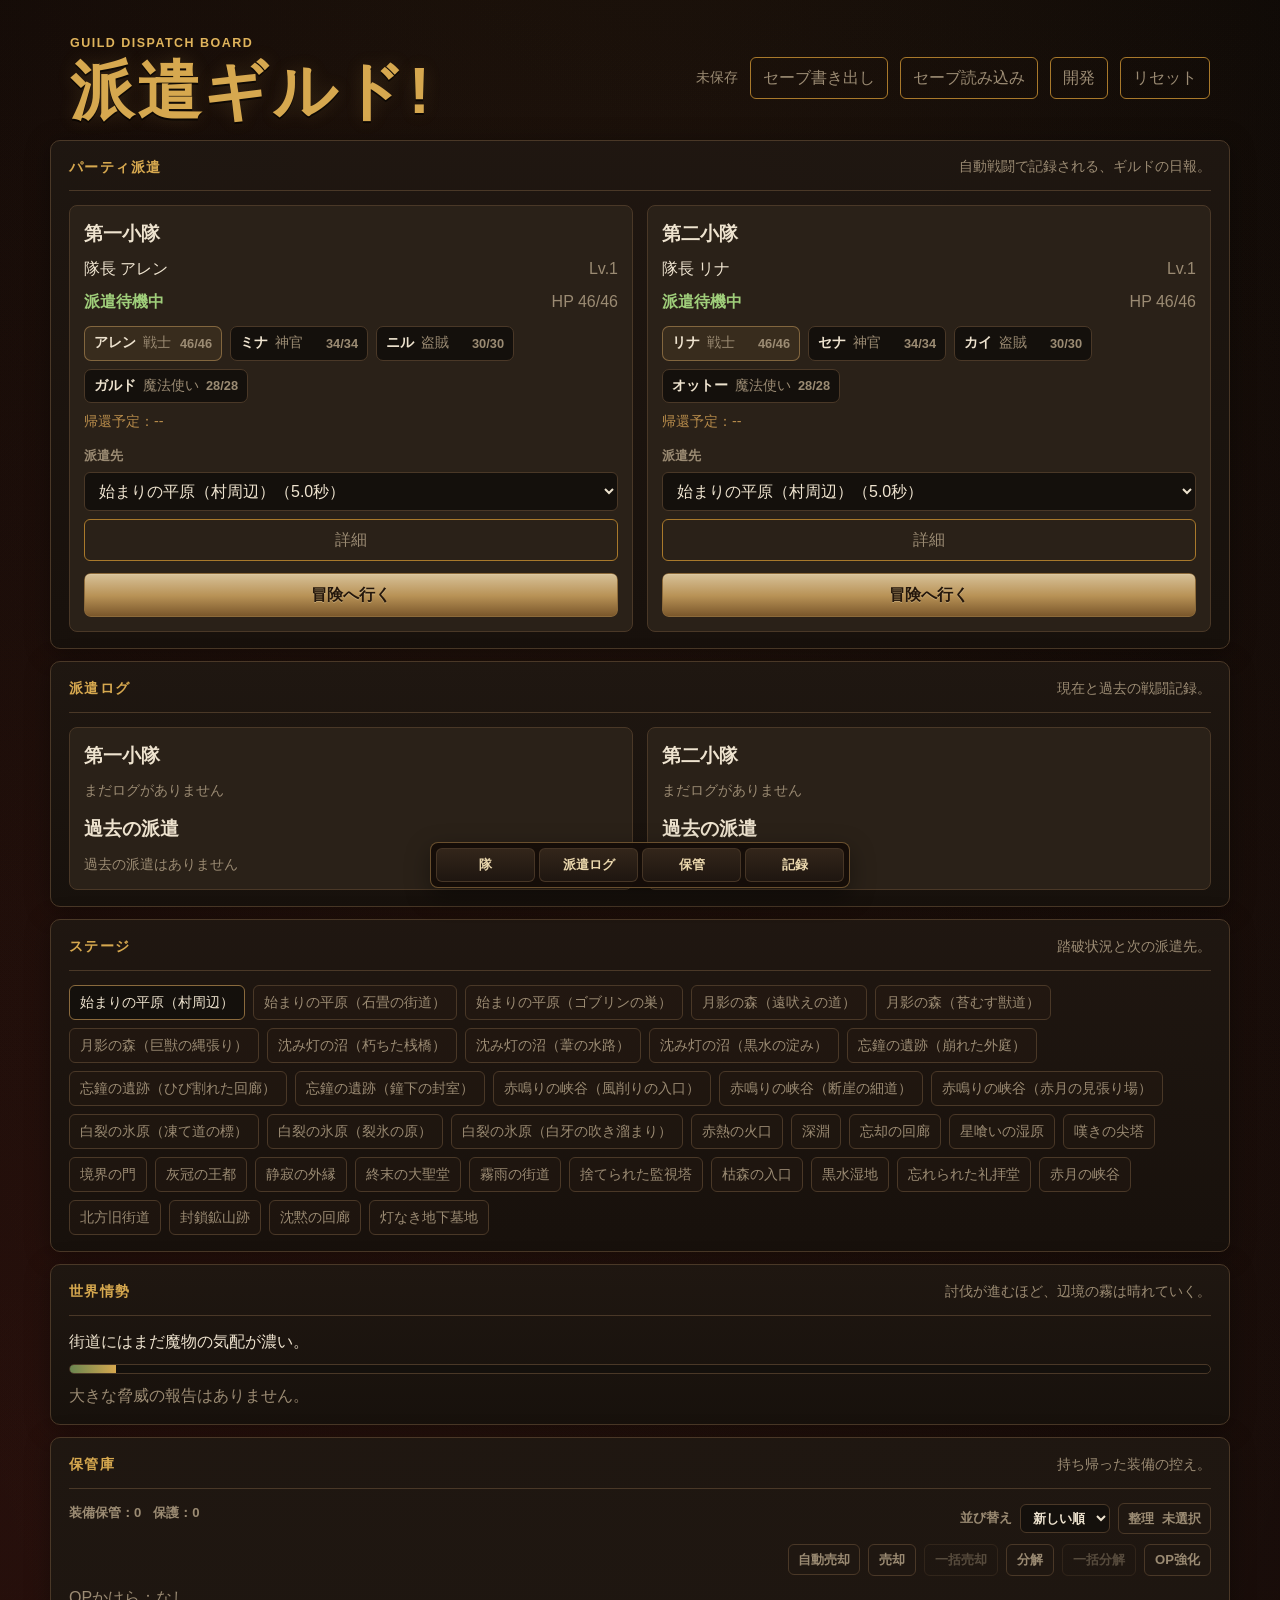
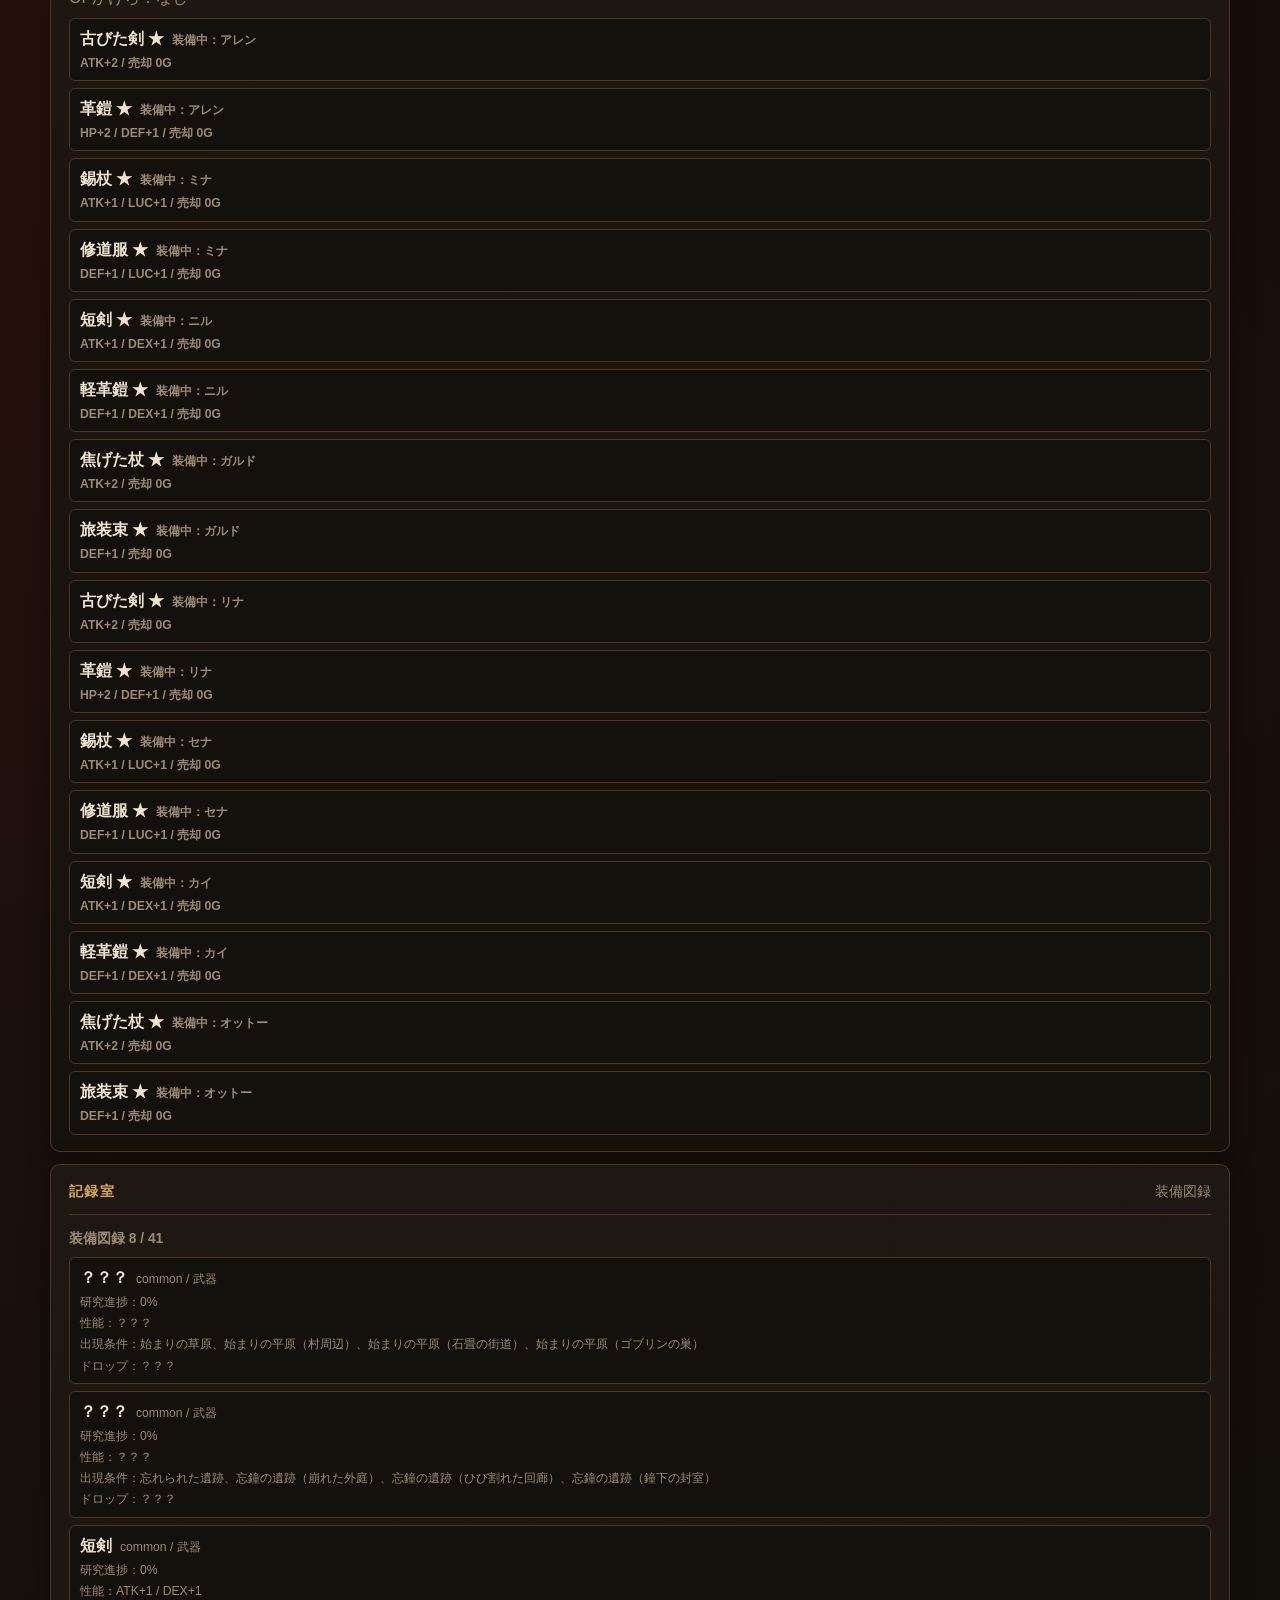
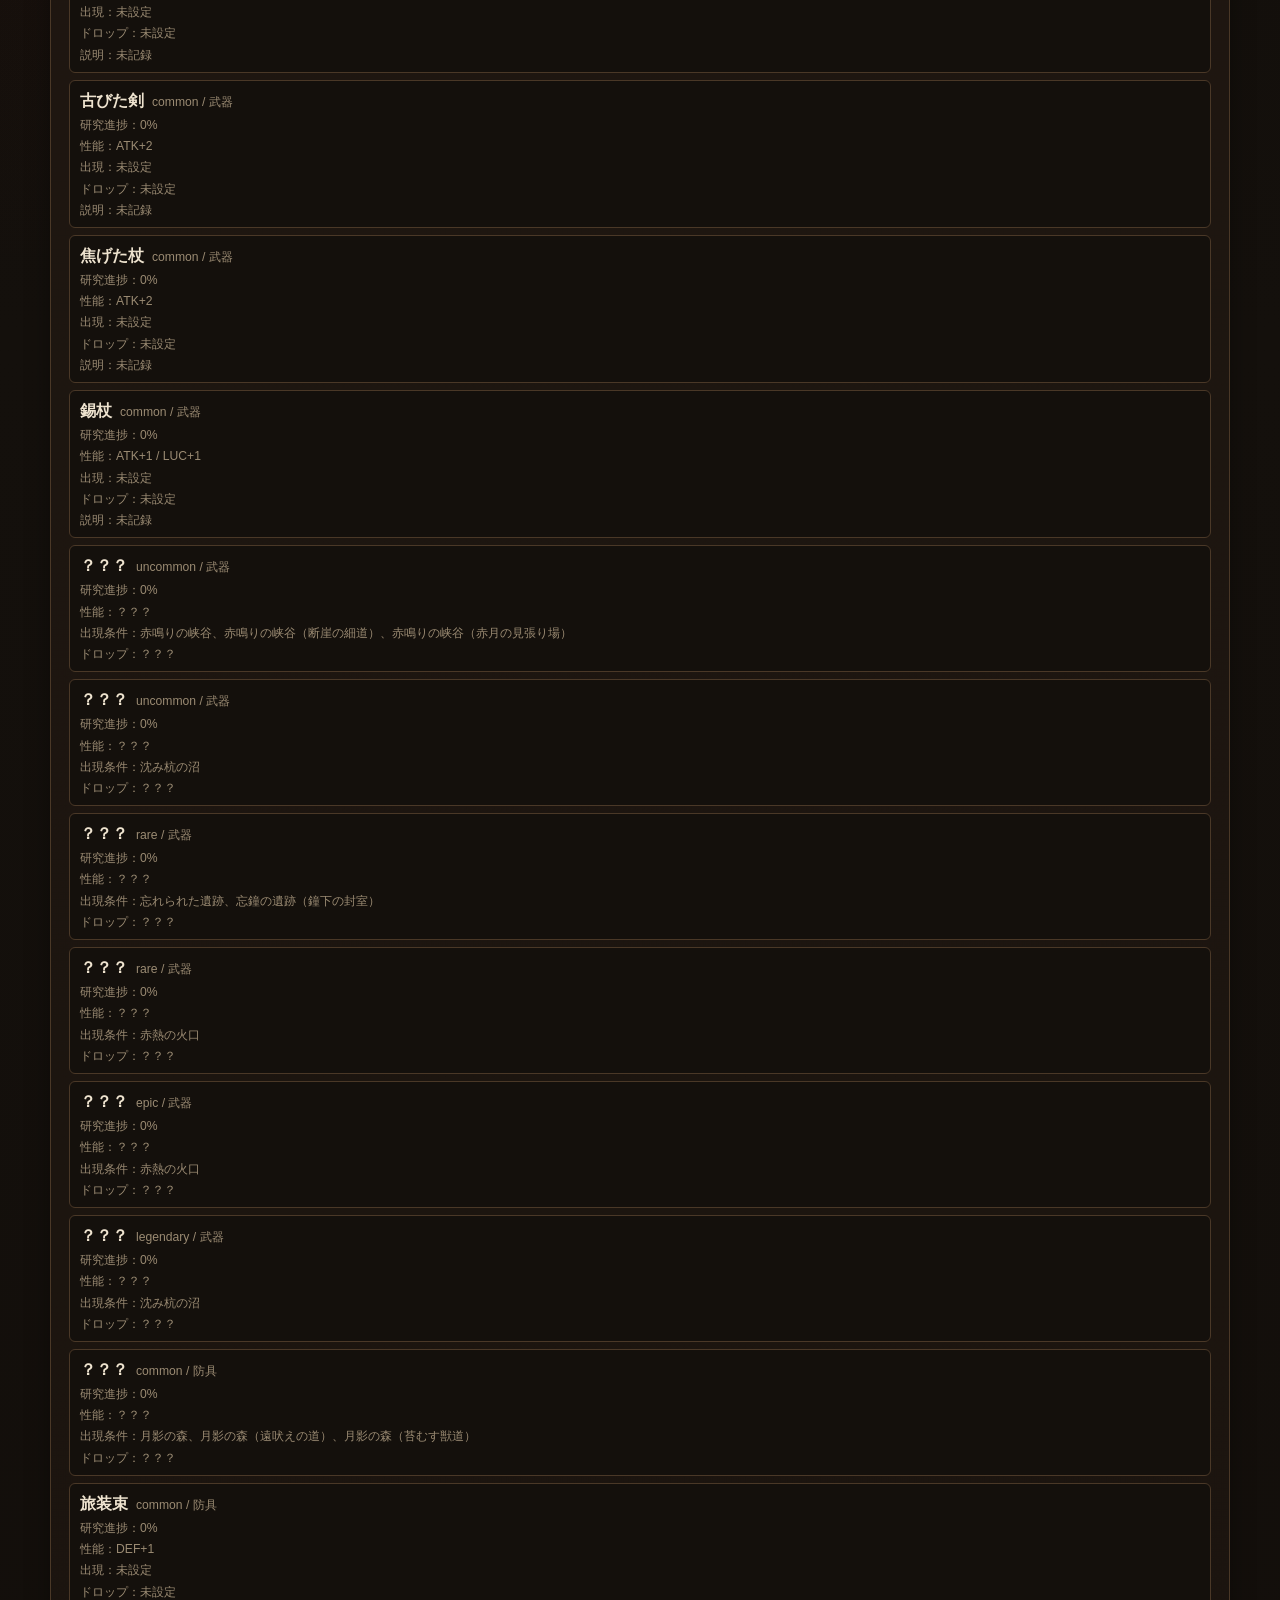
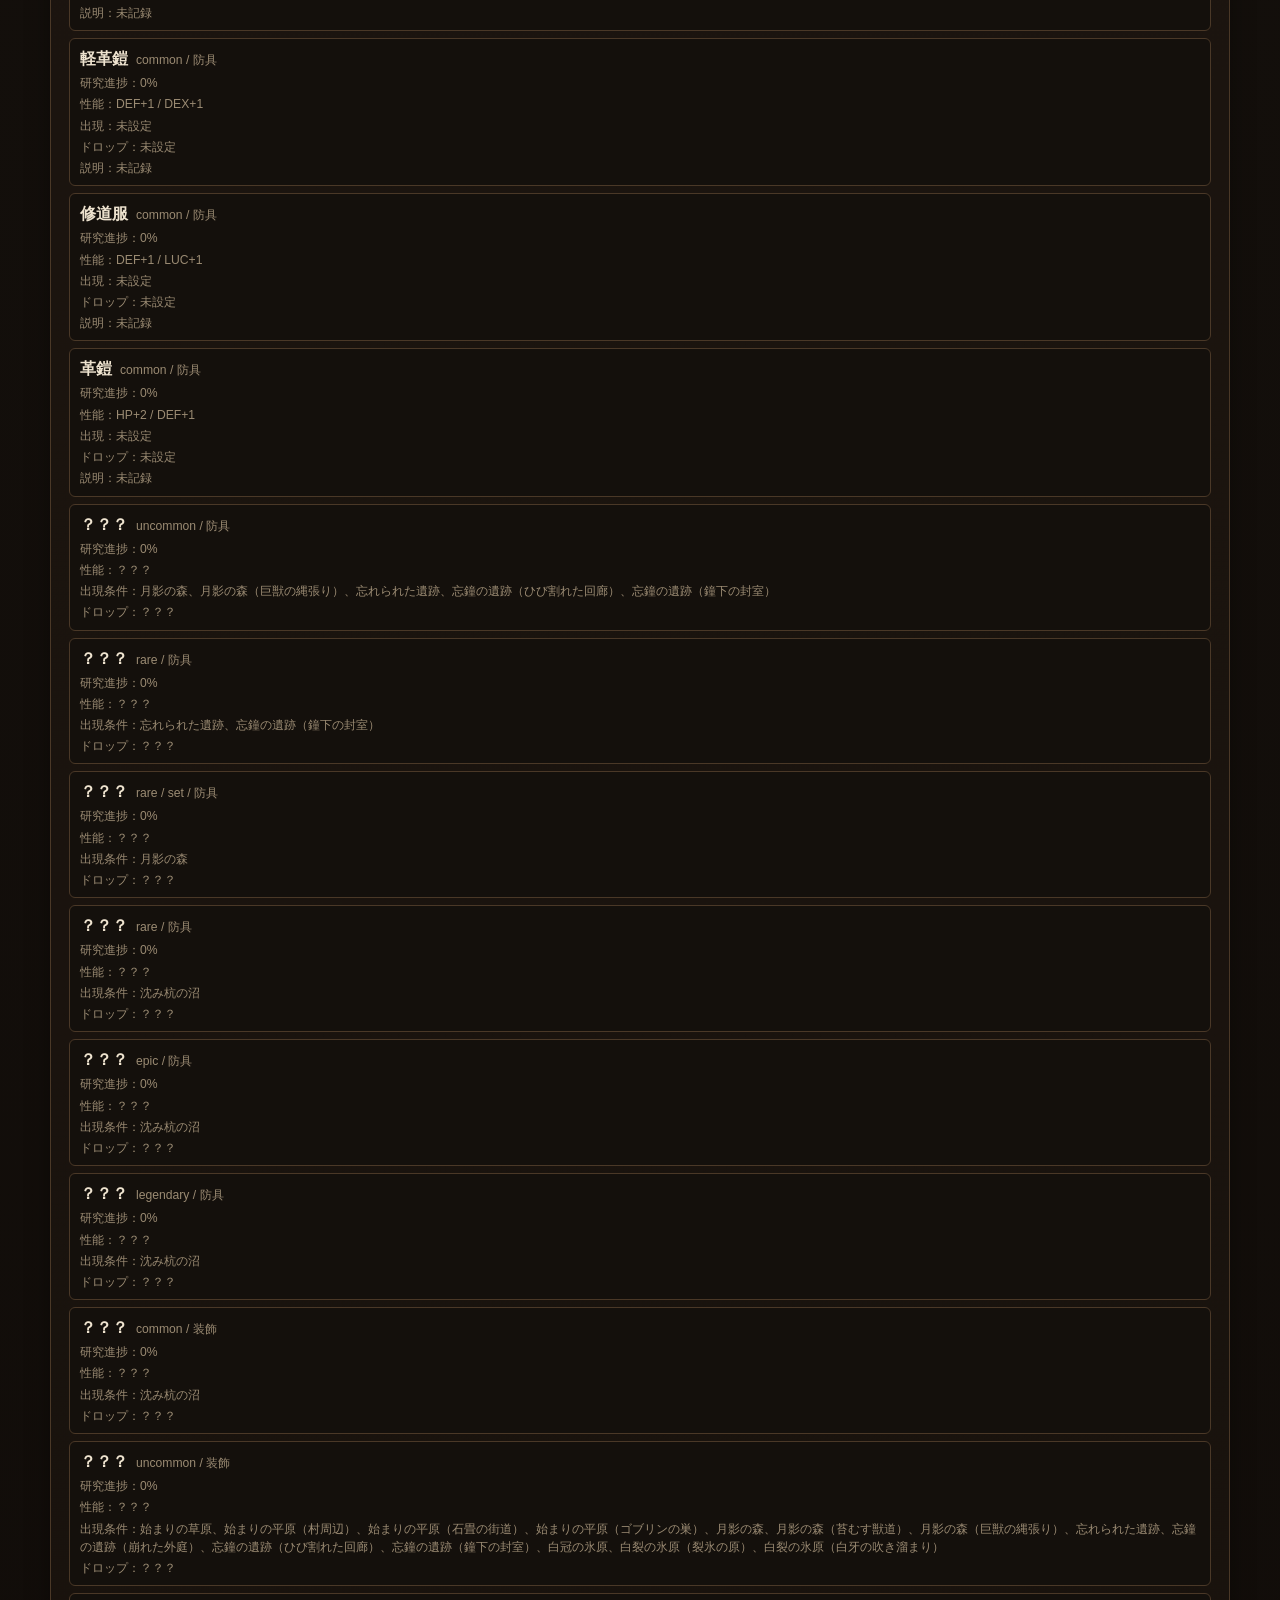
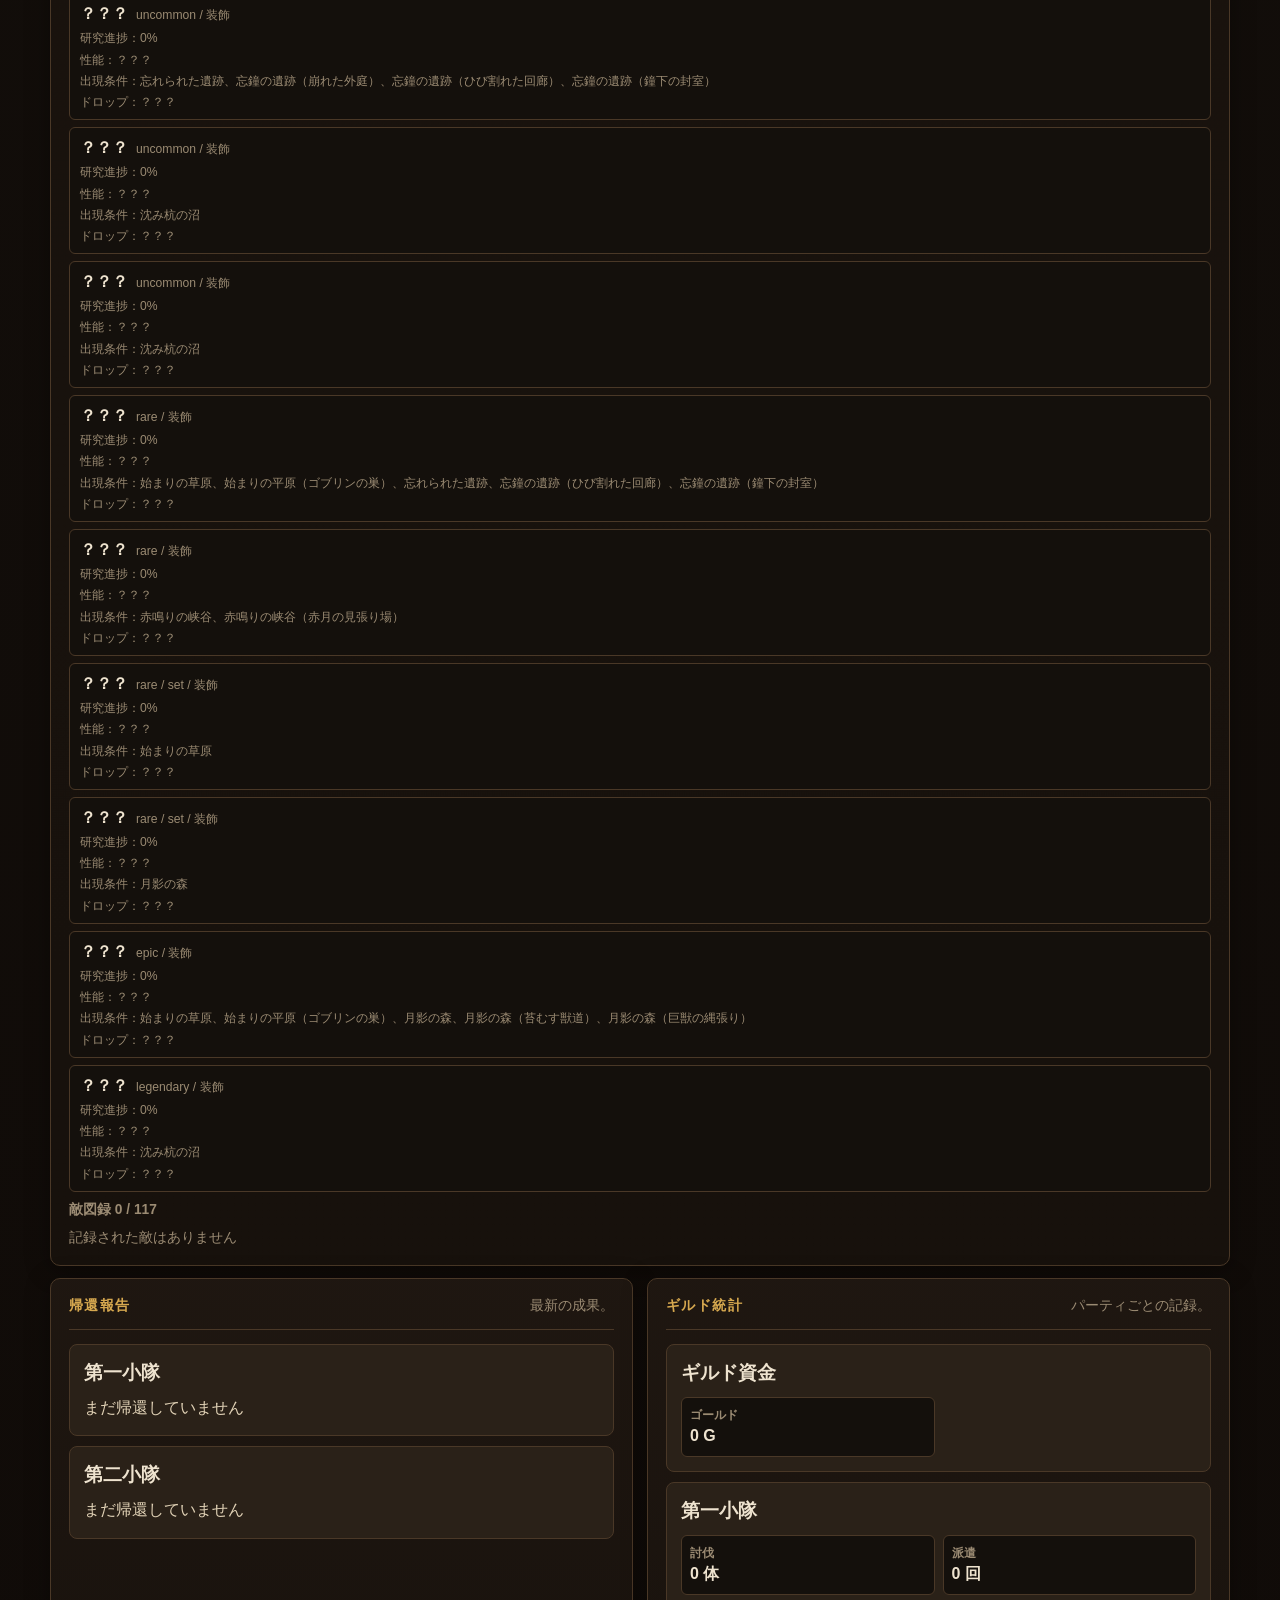
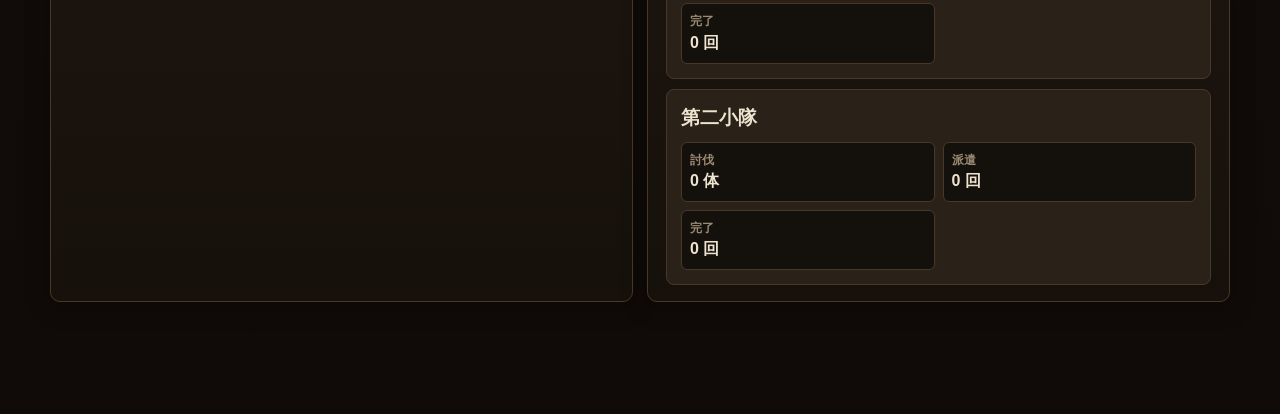
==== commit 8d3e7994: "残存ファイルの改行コードをLFに正規化" ====
--- a/index.html
+++ b/index.html
@@ -5,6 +5,7 @@
   <meta name="viewport" content="width=device-width, initial-scale=1">
   <title>Dispatch Hero Guild</title>
   <link rel="stylesheet" href="style.css">
+  <!-- pages rebuild trigger 2026-05-26 -->
 </head>
 <body>
   <header class="site-header">
--- a/style.css
+++ b/style.css
@@ -125,6 +125,95 @@
   backdrop-filter: blur(8px);
 }
 
+.drop-toast-root {
+  position: fixed;
+  right: 14px;
+  bottom: 78px;
+  z-index: 24;
+  display: grid;
+  gap: 8px;
+  width: min(320px, calc(100vw - 28px));
+  pointer-events: none;
+}
+
+.drop-toast {
+  border: 1px solid rgba(138, 106, 61, 0.52);
+  border-radius: 8px;
+  background: linear-gradient(180deg, rgba(31, 23, 17, 0.94), rgba(20, 16, 12, 0.97));
+  color: var(--ink-on-dark);
+  box-shadow: 0 6px 18px rgba(0, 0, 0, 0.26);
+  padding: 10px 12px;
+  transform: translateY(140%);
+  opacity: 0;
+  animation: drop-toast-rise 7.9s ease-out forwards;
+  pointer-events: auto;
+  cursor: pointer;
+}
+
+.drop-toast-title {
+  color: var(--paper-light);
+  font-size: 0.82rem;
+  font-weight: 700;
+  letter-spacing: 0.08em;
+  line-height: 1.3;
+}
+
+.drop-toast-list {
+  margin: 6px 0 0;
+  padding: 0;
+  list-style: none;
+}
+
+.drop-toast-item + .drop-toast-item {
+  margin-top: 4px;
+}
+
+.drop-toast-item::before {
+  content: "・";
+  margin-right: 0.15em;
+  color: var(--muted-on-dark);
+}
+
+.drop-toast-item-name {
+  display: inline;
+  font-size: 0.88rem;
+  font-weight: 700;
+  line-height: 1.35;
+  word-break: break-word;
+}
+
+.drop-toast-item-option {
+  display: inline;
+  margin-left: 0;
+  color: var(--muted-on-dark);
+  font-size: 0.75rem;
+  font-weight: 600;
+  line-height: 1.25;
+  word-break: break-word;
+}
+
+@keyframes drop-toast-rise {
+  0% {
+    transform: translateY(140%);
+    opacity: 0;
+  }
+
+  3.7975% {
+    transform: translateY(0);
+    opacity: 1;
+  }
+
+  92.4051% {
+    transform: translateY(0);
+    opacity: 1;
+  }
+
+  100% {
+    transform: translateY(-8px);
+    opacity: 0;
+  }
+}
+
 .quick-nav button {
   min-height: 34px;
   border: 1px solid rgba(74, 56, 39, 0.9);
@@ -285,7 +374,21 @@
   border-radius: 7px;
   padding: 6px 9px;
   background: var(--bg);
+  appearance: none;
+  font-family: inherit;
   font-size: 0.85rem;
+  color: inherit;
+  cursor: pointer;
+  text-align: left;
+}
+
+.member-chip:hover {
+  border-color: var(--line-bright);
+}
+
+.member-chip.active {
+  border-color: rgba(185, 145, 88, 0.58);
+  background: rgba(166, 126, 70, 0.12);
 }
 
 .member-name {
@@ -350,9 +453,10 @@
 
 .member-detail-card {
   border: 1px solid var(--line);
-  border-radius: 7px;
+  border-radius: 8px;
   background: rgba(20, 16, 12, 0.72);
   padding: 10px;
+  overflow-anchor: none;
 }
 
 .member-detail-card.down {
@@ -367,6 +471,33 @@
   margin-bottom: 8px;
 }
 
+.member-detail-head-top {
+  display: flex;
+  align-items: center;
+  justify-content: space-between;
+  gap: 10px;
+  width: 100%;
+}
+
+.member-detail-close {
+  flex: 0 0 auto;
+  border: 1px solid rgba(166, 126, 70, 0.34);
+  border-radius: 7px;
+  background: rgba(255, 248, 232, 0.04);
+  color: var(--accent);
+  cursor: pointer;
+  font-size: 0.94rem;
+  font-weight: 700;
+  min-height: 40px;
+  line-height: 1;
+  padding: 8px 16px;
+}
+
+.member-detail-close:hover {
+  border-color: rgba(185, 145, 88, 0.48);
+  background: rgba(166, 126, 70, 0.1);
+}
+
 .member-detail-head span {
   color: var(--muted-on-dark);
   font-size: 0.84rem;
@@ -377,48 +508,217 @@
   font-weight: 700;
 }
 
+.member-detail-tabs {
+  display: flex;
+  flex-wrap: wrap;
+  gap: 6px;
+  margin: 8px 0 10px;
+}
+
+.member-detail-tab {
+  border: 1px solid rgba(166, 126, 70, 0.26);
+  border-radius: 7px;
+  background: rgba(255, 248, 232, 0.025);
+  color: rgba(215, 199, 167, 0.82);
+  min-height: 31px;
+  padding: 6px 9px;
+  line-height: 1.1;
+  font-size: 0.85rem;
+  font-weight: 500;
+  cursor: pointer;
+}
+
+.member-detail-tab:hover {
+  border-color: rgba(185, 145, 88, 0.38);
+  color: var(--ink-on-dark);
+}
+
+.member-detail-tab.active {
+  border-color: rgba(185, 145, 88, 0.58);
+  background: rgba(166, 126, 70, 0.12);
+  color: var(--accent);
+}
+
+.member-detail-tab-panel[hidden] {
+  display: none;
+}
+
+.member-detail-panel {
+  display: grid;
+  gap: 10px;
+}
+
 .member-stat-grid {
-  display: flex;
-  flex-direction: column;
+  display: grid;
+  gap: 3px;
+  grid-template-columns: minmax(0, 1fr);
+}
+
+.member-stat-row {
+  display: grid;
+  grid-template-columns: 44px minmax(50px, 0.9fr) repeat(3, minmax(0, 1fr));
   gap: 6px;
-}
-
-.member-stat-row {
+  align-items: center;
+  padding: 2px 0;
+  min-height: 22px;
+  border-bottom: 1px solid rgba(138, 106, 61, 0.12);
+}
+
+.member-stat-grid .member-stat-row:last-child {
+  border-bottom: none;
+}
+
+.member-stat-row-header {
+  min-height: 18px;
+  padding-top: 0;
+  padding-bottom: 1px;
+  border-bottom: 1px solid rgba(138, 106, 61, 0.2);
+}
+
+.member-stat-row-header .member-stat-label,
+.member-stat-row-header .member-stat-total {
+  border-right: none;
+  padding-right: 0;
+}
+
+.member-stat-row-header .member-stat-part {
+  color: var(--paper-light);
+  font-size: 0.66rem;
+  letter-spacing: 0.04em;
+  text-align: center;
+}
+
+.member-detail-panel-status .member-stat-label {
+  color: var(--muted-on-dark);
+  font-size: 0.86rem;
+  font-weight: 700;
+}
+
+.member-detail-panel-status .member-stat-total {
+  min-width: 0;
+  color: var(--ink-on-dark);
+  font-size: 0.9rem;
+  text-align: right;
+  font-variant-numeric: tabular-nums;
+  border-right: 1px solid rgba(176, 134, 74, 0.42);
+  padding-right: 7px;
+}
+
+.member-detail-panel-status .member-stat-part {
+  color: var(--muted-on-dark);
+  font-size: 0.78rem;
+  font-weight: 700;
+  line-height: 1.2;
+  text-align: center;
+  white-space: nowrap;
+  font-variant-numeric: tabular-nums;
+}
+
+.member-stat-part:not(:last-child) {
+  border-right: 1px dashed rgba(166, 126, 70, 0.28);
+  padding-right: 5px;
+}
+
+.member-stat-detail {
+  color: var(--muted-on-dark);
+  font-size: 0.74rem;
+  font-weight: 700;
+  line-height: 1.3;
+}
+
+.member-extra-grid {
+  display: grid;
+  grid-template-columns: repeat(3, minmax(0, 1fr));
+  gap: 0;
+  margin-top: 3px;
+  padding-top: 5px;
+  border-top: 1px solid rgba(176, 134, 74, 0.3);
+}
+
+.member-extra-box {
+  min-width: 0;
+  padding: 0 7px;
+}
+
+.member-extra-box:not(:first-child) {
+  border-left: 1px solid rgba(176, 134, 74, 0.26);
+}
+
+.member-extra-title {
+  margin-bottom: 6px;
+  color: var(--paper-light);
+  font-size: 0.82rem;
+  font-weight: 700;
+  letter-spacing: 0.04em;
+}
+
+.member-extra-list {
+  display: grid;
+  gap: 4px;
+  margin: 0;
+  padding: 0;
+  list-style: none;
+}
+
+.member-extra-list li {
   display: flex;
   align-items: baseline;
   justify-content: space-between;
-  gap: 12px;
-  min-height: 22px;
-}
-
-.member-stat-row span {
-  flex: 0 0 44px;
+  gap: 8px;
   color: var(--muted-on-dark);
   font-size: 0.78rem;
   font-weight: 700;
 }
 
-.member-stat-row span::after {
-  content: " :";
-}
-
-.member-stat-row strong {
-  min-width: 0;
+.member-extra-list strong {
   color: var(--ink-on-dark);
-  font-size: 0.88rem;
+  font-size: 0.8rem;
   text-align: right;
-}
-
-.member-stat-detail {
-  color: var(--muted-on-dark);
-  font-size: 0.74rem;
-  font-weight: 700;
+  font-variant-numeric: tabular-nums;
+}
+
+.member-extra-box-set {
+  padding-right: 0;
+}
+
+.member-extra-box-set .member-extra-title {
+  color: #b59a68;
+}
+
+.member-extra-set-list li {
+  justify-content: flex-start;
+}
+
+.member-extra-set-list strong {
+  color: #a88b5b;
+  text-align: left;
+}
+
+.member-extra-set-list li:first-child strong {
+  font-size: 0.78rem;
+  font-weight: 700;
+  color: #b59a68;
+}
+
+.member-extra-set-list li:not(:first-child) strong {
+  font-size: 0.68rem;
+  font-weight: 600;
+  line-height: 1.15;
+  color: #8f7a52;
+}
+
+.member-extra-set-note {
+  margin-top: 2px;
+  font-size: 11px;
+  line-height: 1.1;
+  color: #8f7a52;
+  opacity: 0.7;
 }
 
 .member-skills {
   display: grid;
   gap: 5px;
-  margin-top: 10px;
+  margin-top: 8px;
   color: var(--muted-on-dark);
   font-size: 0.8rem;
 }
@@ -436,8 +736,23 @@
   list-style: none;
 }
 
+.member-skills li {
+  padding: 2px 0;
+}
+
 .member-skills strong {
   color: var(--ink-on-dark);
+}
+
+.member-skills li.skill-unlearned {
+  border-top: 1px solid rgba(176, 134, 74, 0.14);
+  padding-top: 5px;
+}
+
+.member-skills li.skill-unlearned label,
+.member-skills li.skill-unlearned .skill-description,
+.member-skills li.skill-unlearned .skill-type {
+  opacity: 0.58;
 }
 
 .skill-type {
@@ -476,6 +791,12 @@
   outline-offset: 2px;
 }
 
+.skill-toggle:disabled {
+  cursor: default;
+  border-color: rgba(176, 134, 74, 0.28);
+  background: rgba(24, 19, 16, 0.78);
+}
+
 .skill-description,
 .skill-debug {
   display: grid;
@@ -492,15 +813,38 @@
   color: var(--accent);
 }
 
+.skill-description-line {
+  display: block;
+}
+
+.skill-description-note {
+  display: block;
+  margin-top: 2px;
+  font-size: 11px;
+  line-height: 1.1;
+  color: var(--paper-dark);
+  opacity: 0.7;
+}
+
+.member-skills li.skill-unlearned .skill-description-note {
+  color: #b07a4a;
+  opacity: 0.96;
+  font-weight: 700;
+}
+
 .member-equipment {
   display: grid;
   gap: 6px;
   margin-top: 10px;
 }
 
+.member-equipment-entry {
+  display: grid;
+  gap: 4px;
+}
+
 .member-equipment-slot {
-  display: grid;
-  gap: 5px;
+  display: block;
 }
 
 .equip-slot-btn {
@@ -509,13 +853,13 @@
   justify-content: space-between;
   gap: 10px;
   width: 100%;
-  min-height: 34px;
-  border: 1px solid var(--line);
-  border-radius: 6px;
+  min-height: 30px;
+  border: 1px solid var(--line);
+  border-radius: 8px;
   background: var(--bg);
   color: var(--ink-on-dark);
   cursor: pointer;
-  padding: 6px 8px;
+  padding: 4px 8px;
   text-align: left;
 }
 
@@ -529,6 +873,13 @@
   color: var(--muted-on-dark);
   font-size: 0.78rem;
   font-weight: 700;
+}
+
+.equip-slot-main {
+  min-width: 0;
+  display: grid;
+  justify-items: end;
+  gap: 0;
 }
 
 .equip-slot-btn strong {
@@ -537,9 +888,23 @@
   text-align: right;
 }
 
+.equip-slot-meta {
+  color: var(--muted-on-dark);
+  font-size: 0.74rem;
+  font-weight: 600;
+  line-height: 1.15;
+}
+
+.equip-slot-option {
+  color: var(--paper-dark);
+  font-size: 0.7rem;
+  font-weight: 600;
+  line-height: 1.1;
+}
+
 .equipment-candidates {
-  display: flex;
-  flex-wrap: wrap;
+  display: grid;
+  grid-template-columns: minmax(0, 1fr);
   gap: 6px;
   padding: 6px;
   border: 1px solid var(--line);
@@ -549,6 +914,62 @@
 
 .equipment-candidates[hidden] {
   display: none;
+}
+
+.equipment-candidate-row {
+  grid-column: 1 / -1;
+  display: grid;
+  grid-template-columns: repeat(2, minmax(0, 1fr));
+  gap: 6px;
+}
+
+.equipment-candidate-current-row {
+  grid-template-columns: minmax(0, 1fr);
+}
+
+.equipment-candidate-action-row {
+  position: relative;
+  overflow: visible;
+  align-items: stretch;
+}
+
+.equipment-filter-anchor {
+  position: static;
+  min-width: 0;
+  width: 100%;
+}
+
+.equipment-candidate-action-row > .equip-choice-btn,
+.equipment-candidate-action-row > .equipment-filter-anchor,
+.equipment-filter-anchor > .equip-choice-btn {
+  width: 100%;
+}
+
+.equipment-filter-anchor > .equip-choice-btn {
+  min-height: 38px;
+  padding-top: 6px;
+  padding-bottom: 6px;
+}
+
+.equipment-filter-panel {
+  position: absolute;
+  top: calc(100% + 6px);
+  left: 0;
+  right: 0;
+  z-index: 2;
+  width: auto;
+  max-width: calc(100vw - 48px);
+}
+
+.equipment-filter-panel-actions {
+  display: grid;
+  grid-template-columns: repeat(2, minmax(0, 1fr));
+  gap: 8px;
+  width: 100%;
+}
+
+.equipment-filter-panel-actions .storage-bulk-cancel-btn {
+  width: 100%;
 }
 
 .equip-choice-btn {
@@ -579,6 +1000,21 @@
   cursor: default;
 }
 
+.equip-choice-btn,
+.equip-choice-current {
+  min-width: 0;
+  align-content: start;
+}
+
+.equipment-candidate-current-row .equip-choice-current {
+  grid-column: 1 / -1;
+}
+
+.equip-choice-control-btn:disabled {
+  cursor: default;
+  opacity: 0.8;
+}
+
 .equip-choice-btn:hover {
   border-color: var(--line-bright);
   background: rgba(214, 168, 79, 0.08);
@@ -591,10 +1027,76 @@
   justify-content: space-between;
 }
 
+.equip-choice-head-split {
+  display: grid;
+  grid-template-columns: minmax(0, 1fr) auto;
+  align-items: start;
+  gap: 10px;
+}
+
+.equip-choice-head-main,
+.equip-choice-head-side {
+  min-width: 0;
+  display: grid;
+  gap: 1px;
+}
+
+.equip-choice-head-main strong {
+  line-height: 1.15;
+}
+
+.equip-choice-head-main .storage-item {
+  font-size: 0.82rem;
+  font-weight: 700;
+}
+
+.equip-choice-head-side {
+  justify-items: end;
+  text-align: right;
+}
+
 .equip-choice-head span {
   color: var(--muted-on-dark);
   font-size: 0.72rem;
   font-weight: 700;
+}
+
+.equipment-filter-active {
+  color: #c98949;
+  font-size: 0.72rem;
+  font-weight: 700;
+}
+
+.equipment-filter-inactive {
+  color: var(--muted-on-dark);
+}
+
+.equip-choice-btn.rarity-common .equip-choice-rarity {
+  color: var(--ink-on-dark);
+}
+
+.equip-choice-btn.rarity-uncommon .equip-choice-rarity {
+  color: var(--green);
+}
+
+.equip-choice-btn.rarity-rare .equip-choice-rarity {
+  color: #6ec8e5;
+}
+
+.equip-choice-btn.rarity-set .equip-choice-rarity {
+  color: #c9ad72;
+}
+
+.equip-choice-btn.rarity-epic .equip-choice-rarity {
+  color: #b88ce8;
+}
+
+.equip-choice-btn.rarity-legendary .equip-choice-rarity {
+  color: #e7a64c;
+}
+
+.equip-choice-btn.rarity-artifact .equip-choice-rarity {
+  color: var(--red);
 }
 
 .equip-choice-meta,
@@ -604,7 +1106,75 @@
   font-weight: 600;
 }
 
+.equip-choice-btn .storage-effect {
+  color: #b98552;
+}
+
+.equip-choice-compare {
+  color: #5a554f;
+  font-size: 0.72rem;
+  font-weight: 600;
+  letter-spacing: 0.01em;
+}
+
+.equip-choice-compare.up {
+  color: #e7dcc4;
+}
+
+.equip-choice-compare.down {
+  color: #c06b5a;
+}
+
+.equip-choice-compare.same {
+  color: #5a554f;
+}
+
+.equip-choice-option-lost {
+  color: #5a554f;
+}
+
+.equipment-set-label {
+  display: block;
+  color: #a88b5b;
+  font-size: 0.7rem;
+  font-weight: 700;
+  line-height: 1.2;
+}
+
+.equip-slot-main:has(.equipment-set-label) strong,
+.equip-choice-current:has(.equipment-set-label) .equip-choice-head strong,
+.equip-choice-btn:has(.equipment-set-label) .equip-choice-head strong,
+.equip-choice-btn:has(.equipment-set-label) .equip-choice-head-main strong {
+  color: #e0d7b8;
+}
+
+.equip-slot-main:has(.equipment-set-label) strong::after,
+.equip-choice-current:has(.equipment-set-label) .equip-choice-head strong::after,
+.equip-choice-btn:has(.equipment-set-label) .equip-choice-head strong::after,
+.equip-choice-btn:has(.equipment-set-label) .equip-choice-head-main strong::after,
+.storage-info:has(.equipment-set-label) .storage-item::after {
+  content: "（S）";
+  margin-left: 0.18em;
+  color: inherit;
+  font-weight: 600;
+}
+
+.storage-info:has(.equipment-set-label) .storage-item::after {
+  text-shadow: 0 0 2px rgba(224, 215, 184, 0.15);
+}
+
+.storage-head + .equipment-set-label,
+.equip-choice-head + .equipment-set-label {
+  margin-top: -1px;
+}
+
+.set-item {
+  color: inherit;
+  font-weight: 600;
+}
+
 .equipment-empty {
+  grid-column: 1 / -1;
   color: var(--muted-on-dark);
   font-size: 0.8rem;
 }
@@ -626,10 +1196,57 @@
   padding: 9px 10px;
 }
 
+.area-select option:disabled {
+  color: #8d8376;
+}
+
+.area-detail-btn {
+  width: 100%;
+  margin-top: 8px;
+}
+
 .dispatch-wrap {
   margin-top: 12px;
   overflow: hidden;
   border-radius: 7px;
+}
+
+.dispatch-wrap .primary.dispatch-btn {
+  border-color: #8c6a3a;
+  background:
+    linear-gradient(180deg, #d7c198 0%, #b89256 52%, #7a572b 100%);
+  color: #24170c;
+  box-shadow:
+    inset 0 1px 0 rgba(245, 232, 203, 0.18),
+    0 2px 12px rgba(140, 106, 58, 0.24);
+}
+
+.dispatch-wrap .primary.dispatch-btn:hover:not(:disabled),
+.dispatch-wrap .primary.dispatch-btn:focus-visible:not(:disabled) {
+  border-color: #a78149;
+  background:
+    linear-gradient(180deg, #decba6 0%, #c19a5a 52%, #876032 100%);
+  box-shadow:
+    inset 0 1px 0 rgba(252, 241, 216, 0.22),
+    0 4px 16px rgba(125, 91, 44, 0.28);
+}
+
+.dispatch-wrap .primary.dispatch-btn:active:not(:disabled) {
+  background:
+    linear-gradient(180deg, #c9b184 0%, #a98549 52%, #6d4d26 100%);
+  box-shadow:
+    inset 0 2px 6px rgba(54, 34, 16, 0.28),
+    0 1px 6px rgba(94, 67, 32, 0.2);
+}
+
+.dispatch-wrap .primary.dispatch-btn:disabled {
+  border-color: #6d5230;
+  background:
+    linear-gradient(180deg, #8b7555 0%, #6d5538 52%, #4e3923 100%);
+  color: rgba(238, 227, 207, 0.86);
+  box-shadow:
+    inset 0 1px 0 rgba(233, 214, 178, 0.08),
+    0 1px 8px rgba(0, 0, 0, 0.2);
 }
 
 .primary,
@@ -818,19 +1435,223 @@
 
 .storage-toolbar {
   display: flex;
-  align-items: center;
+  align-items: flex-start;
   gap: 10px;
   justify-content: space-between;
   flex-wrap: wrap;
 }
 
+.storage-option-fragments {
+  flex: 1 1 100%;
+}
+
+.storage-result-summary {
+  display: flex;
+  align-items: center;
+  gap: 8px;
+  flex: 1 1 100%;
+  flex-wrap: wrap;
+}
+
+.storage-result-detail-btn {
+  min-height: 28px;
+  border: 1px solid var(--line);
+  border-radius: 999px;
+  background: transparent;
+  color: var(--muted-on-dark);
+  cursor: pointer;
+  padding: 3px 9px;
+  font-size: 0.74rem;
+  font-weight: 700;
+}
+
+.storage-result-detail-btn:hover {
+  border-color: var(--line-bright);
+  color: var(--accent);
+}
+
+.storage-result-detail {
+  flex: 1 1 100%;
+  padding: 8px 10px;
+  border: 1px solid var(--line);
+  border-radius: 8px;
+  background: rgba(255, 255, 255, 0.02);
+  color: var(--muted-on-dark);
+  font-size: 0.8rem;
+  line-height: 1.5;
+}
+
+.storage-dismantle-float {
+  position: fixed;
+  left: 50%;
+  top: min(10vh, 24px);
+  transform: translateX(-50%);
+  z-index: 30;
+  width: min(320px, calc(100vw - 24px));
+  max-height: min(55vh, 420px);
+  overflow: auto;
+  padding: 10px 12px;
+  border: 1px solid var(--line);
+  border-radius: 10px;
+  background: rgba(24, 20, 16, 0.96);
+  box-shadow: 0 12px 28px rgba(0, 0, 0, 0.35);
+  color: var(--muted-on-dark);
+}
+
+.storage-dismantle-float-title {
+  font-size: 0.78rem;
+  font-weight: 700;
+  margin-bottom: 6px;
+}
+
+.storage-dismantle-float-body {
+  display: grid;
+  gap: 4px;
+  font-size: 0.8rem;
+  line-height: 1.45;
+}
+
+.storage-dismantle-float-close {
+  margin-top: 8px;
+  min-height: 28px;
+  border: 1px solid var(--line);
+  border-radius: 999px;
+  background: transparent;
+  color: var(--muted-on-dark);
+  cursor: pointer;
+  padding: 3px 10px;
+  font-size: 0.74rem;
+  font-weight: 700;
+}
+
+.storage-dismantle-float-close:hover {
+  border-color: var(--line-bright);
+  color: var(--accent);
+}
+
+.storage-confirm-modal-backdrop {
+  position: fixed;
+  inset: 0;
+  z-index: 31;
+  background: rgba(12, 10, 8, 0.58);
+  display: flex;
+  justify-content: center;
+  align-items: flex-start;
+  padding: min(10vh, 24px) 12px 96px;
+}
+
+.storage-confirm-modal {
+  position: relative;
+  width: min(420px, calc(100vw - 24px));
+  max-height: min(60vh, 460px);
+  overflow: auto;
+  padding: 14px 14px 12px;
+  border: 1px solid var(--line);
+  border-radius: 12px;
+  background: rgba(24, 20, 16, 0.98);
+  box-shadow: 0 16px 36px rgba(0, 0, 0, 0.42);
+  color: var(--muted-on-dark);
+}
+
+.storage-confirm-modal-title {
+  font-size: 0.86rem;
+  font-weight: 700;
+  margin-bottom: 10px;
+}
+
+.storage-confirm-modal-body {
+  display: grid;
+  gap: 4px;
+  font-size: 0.82rem;
+  line-height: 1.5;
+  white-space: normal;
+}
+
+.storage-confirm-modal-actions {
+  display: flex;
+  justify-content: flex-end;
+  gap: 8px;
+  flex-wrap: wrap;
+  margin-top: 12px;
+}
+
+.storage-bulk-sell-modal {
+  width: min(360px, calc(100vw - 24px));
+}
+
+.storage-bulk-sell-category-list {
+  display: grid;
+  gap: 8px;
+  margin-top: 12px;
+}
+
+.area-detail-modal {
+  width: min(460px, calc(100vw - 24px));
+  max-height: min(72vh, 520px);
+}
+
+.area-detail-modal-body {
+  gap: 8px;
+}
+
+.area-detail-row strong {
+  color: var(--paper-light);
+}
+
+.storage-bulk-sell-category-btn {
+  display: flex;
+  align-items: center;
+  justify-content: space-between;
+  gap: 12px;
+  width: 100%;
+  min-height: 42px;
+  border: 1px solid var(--line);
+  border-radius: 10px;
+  background: rgba(255, 255, 255, 0.03);
+  color: var(--text);
+  cursor: pointer;
+  padding: 10px 12px;
+  text-align: left;
+}
+
+.storage-bulk-sell-category-btn:hover {
+  border-color: var(--line-bright);
+  background: rgba(255, 255, 255, 0.05);
+}
+
+.storage-bulk-sell-category-btn:disabled {
+  color: var(--muted-on-dark);
+  cursor: default;
+  opacity: 0.55;
+}
+
+.storage-bulk-sell-category-label {
+  font-weight: 700;
+}
+
+.storage-bulk-sell-category-meta {
+  color: var(--muted-on-dark);
+  font-size: 0.8rem;
+  white-space: nowrap;
+}
+
 .storage-controls {
   display: flex;
-  align-items: center;
+  align-items: flex-end;
+  flex-direction: column;
   gap: 10px;
   justify-content: flex-end;
-  flex: 1 1 220px;
+  flex: 1 1 320px;
+  margin-left: auto;
+}
+
+.storage-top-row {
+  display: flex;
+  align-items: center;
+  gap: 8px;
   flex-wrap: wrap;
+  justify-content: flex-end;
+  width: 100%;
 }
 
 .storage-bulk-sell-btn {
@@ -887,11 +1708,55 @@
   display: flex;
   align-items: center;
   gap: 10px;
-  justify-content: flex-end;
+  justify-content: flex-start;
   flex-wrap: wrap;
   width: 100%;
 }
 
+.storage-filter-anchor {
+  position: relative;
+  display: inline-flex;
+  flex: 0 0 auto;
+}
+
+.storage-filter-anchor .storage-popover {
+  position: absolute;
+  top: calc(100% + 6px);
+  right: 0;
+  z-index: 2;
+  width: min(480px, calc(100vw - 48px));
+  max-width: calc(100vw - 48px);
+}
+
+.storage-filter-panel {
+  align-items: flex-start;
+  flex-direction: column;
+  width: 100%;
+  padding: 10px 12px;
+  border: 1px solid rgba(138, 106, 61, 0.42);
+  border-radius: 6px;
+  background: linear-gradient(180deg, rgba(31, 23, 17, 0.88), rgba(20, 16, 12, 0.9));
+  box-shadow: 0 6px 16px rgba(0, 0, 0, 0.18);
+}
+
+.storage-filter-panel-title {
+  color: var(--paper-light);
+  font-size: 0.84rem;
+  font-weight: 700;
+}
+
+.storage-filter-panel-group {
+  display: grid;
+  gap: 6px;
+  width: 100%;
+}
+
+.storage-filter-panel-label {
+  color: var(--muted-on-dark);
+  font-size: 0.8rem;
+  font-weight: 700;
+}
+
 .storage-popover[hidden] {
   display: none;
 }
@@ -903,6 +1768,7 @@
   color: var(--muted-on-dark);
   font-size: 0.82rem;
   font-weight: 700;
+  flex: 0 0 auto;
 }
 
 .storage-filters {
@@ -919,6 +1785,35 @@
   flex-wrap: wrap;
 }
 
+.storage-filter-panel .storage-auto-sell {
+  gap: 10px;
+}
+
+.storage-filter-panel-actions {
+  display: grid;
+  grid-template-columns: repeat(2, minmax(0, 1fr));
+  gap: 8px;
+  width: 100%;
+}
+
+.storage-filter-panel-actions .storage-bulk-cancel-btn {
+  width: 100%;
+}
+
+.storage-action-row {
+  display: flex;
+  align-items: center;
+  gap: 8px;
+  flex-wrap: wrap;
+  justify-content: flex-end;
+  width: 100%;
+}
+
+.storage-filter-panel,
+.storage-auto-sell {
+  align-self: flex-end;
+}
+
 .storage-organize-btn,
 .storage-filter-btn {
   border: 1px solid var(--line);
@@ -931,12 +1826,28 @@
   font-weight: 700;
 }
 
-.storage-organize-btn:hover,
-.storage-filter-btn.active,
-.storage-filter-btn:hover {
+.storage-filter-btn.active {
   border-color: var(--line-bright);
   color: var(--accent);
   background: rgba(214, 168, 79, 0.06);
+}
+
+@media (hover: hover) and (pointer: fine) {
+  .storage-organize-btn:hover,
+  .storage-filter-btn:hover {
+    border-color: var(--line-bright);
+    color: var(--accent);
+    background: rgba(214, 168, 79, 0.06);
+  }
+}
+
+.storage-organize-filter-btn {
+  display: inline-flex;
+  align-items: baseline;
+  gap: 8px;
+  min-width: 0;
+  text-align: left;
+  white-space: nowrap;
 }
 
 .storage-controls label {
@@ -950,6 +1861,11 @@
 
 .storage-auto-sell input {
   accent-color: var(--accent);
+}
+
+.storage-filter-panel .storage-auto-sell input:disabled {
+  opacity: 0.45;
+  cursor: default;
 }
 
 .storage-sort-select {
@@ -1005,6 +1921,17 @@
   font-weight: 700;
 }
 
+.storage-info .storage-option-effect {
+  color: #b98552;
+}
+
+.storage-count {
+  margin-left: 0.2em;
+  color: var(--muted-on-dark);
+  font-size: 0.82rem;
+  font-weight: 700;
+}
+
 .storage-meta {
   color: var(--muted-on-dark);
   font-size: 0.76rem;
@@ -1065,7 +1992,9 @@
 .storage-sell-btn,
 .storage-lock-btn,
 .storage-unequip-btn,
-.storage-fusion-change-btn {
+.storage-dismantle-btn,
+.storage-fusion-change-btn,
+.storage-option-enhance-btn {
   flex: 0 0 auto;
   min-height: 30px;
   border: 1px solid var(--line);
@@ -1081,17 +2010,81 @@
 .storage-sell-btn:hover,
 .storage-lock-btn:hover,
 .storage-unequip-btn:hover,
-.storage-fusion-change-btn:hover {
+.storage-dismantle-btn:hover,
+.storage-fusion-change-btn:hover,
+.storage-option-enhance-btn:hover {
   border-color: var(--line-bright);
   color: var(--accent);
   background: rgba(214, 168, 79, 0.06);
 }
 
-.storage-sell-btn:disabled {
+.storage-sell-btn:disabled,
+.storage-option-enhance-btn:disabled {
   cursor: default;
   opacity: 0.45;
 }
 
+.storage-option-enhance-list {
+  display: grid;
+  gap: 6px;
+  margin-top: 4px;
+}
+
+.storage-option-enhance-row {
+  display: grid;
+  grid-template-columns: minmax(0, 1.35fr) minmax(0, 1fr) 92px;
+  align-items: center;
+  column-gap: 12px;
+  row-gap: 6px;
+}
+
+.storage-option-enhance-main {
+  color: #b98552;
+  font-weight: 700;
+  min-width: 0;
+  text-align: left;
+}
+
+.storage-option-enhance-fragments,
+.storage-option-enhance-status {
+  color: var(--muted-on-dark);
+  font-size: 0.8rem;
+}
+
+.storage-option-enhance-fragments {
+  min-width: 0;
+  text-align: left;
+  white-space: nowrap;
+}
+
+.storage-option-enhance-action {
+  width: 92px;
+  min-width: 92px;
+  justify-self: end;
+  justify-content: center;
+  text-align: center;
+  white-space: nowrap;
+}
+
+.storage-option-enhance-action-disabled {
+  color: var(--muted-on-dark);
+  background: rgba(255, 255, 255, 0.03);
+  border-color: rgba(255, 255, 255, 0.08);
+  opacity: 1;
+}
+
+@media (max-width: 560px) {
+  .storage-option-enhance-row {
+    grid-template-columns: minmax(0, 1fr) minmax(0, 1fr) 84px;
+    column-gap: 8px;
+  }
+
+  .storage-option-enhance-action {
+    width: 84px;
+    min-width: 84px;
+  }
+}
+
 .rarity-common {
   color: var(--ink-on-dark);
 }
@@ -1102,6 +2095,11 @@
 
 .rarity-rare {
   color: #6ec8e5;
+}
+
+.rarity-set {
+  color: #c9ad72;
+  font-weight: 600;
 }
 
 .rarity-epic {
@@ -1312,6 +2310,11 @@
   display: inline-block;
 }
 
+.battle-detail .initial-hp.enemy-roster .hp-name,
+.battle-detail .initial-hp.enemy-roster .hp-value {
+  color: #c06b5a;
+}
+
 .battle-detail .status-tags {
   color: var(--accent);
   font-size: 0.72rem;
@@ -1385,7 +2388,10 @@
 }
 
 .battle-detail .action-break {
-  min-height: 0.65rem;
+  margin: 8px 0 5px;
+  color: rgba(212, 198, 174, 0.72);
+  text-align: center;
+  letter-spacing: 0.08em;
 }
 
 .dispatch-group {
@@ -1450,7 +2456,56 @@
     min-width: min(100%, 156px);
   }
 
-  .member-stat-row strong {
-    font-size: 0.8rem;
+  .member-detail-tab {
+    min-height: 31px;
+    padding-left: 9px;
+    padding-right: 9px;
+    font-size: 0.85rem;
   }
-}
+
+  .member-detail-panel-status .member-stat-row strong {
+    font-size: 0.84rem;
+  }
+
+  .member-stat-grid {
+    grid-template-columns: minmax(0, 1fr);
+  }
+
+  .member-stat-row {
+    grid-template-columns: 38px minmax(42px, 0.85fr) repeat(3, minmax(0, 1fr));
+    gap: 6px;
+  }
+
+  .member-extra-grid {
+    grid-template-columns: 1fr;
+    gap: 8px;
+    padding-top: 6px;
+  }
+
+  .member-extra-box {
+    padding: 0;
+  }
+
+  .member-extra-box:not(:first-child) {
+    border-left: none;
+    border-top: 1px solid rgba(176, 134, 74, 0.18);
+    padding-top: 6px;
+  }
+
+  .member-stat-total {
+    padding-right: 8px;
+  }
+
+  .member-detail-panel-status .member-stat-part {
+    font-size: 0.68rem;
+  }
+
+  .member-detail-panel-status .member-stat-row-header .member-stat-part {
+    font-size: 0.62rem;
+  }
+
+  .member-stat-part:not(:last-child) {
+    padding-right: 6px;
+  }
+}
+
